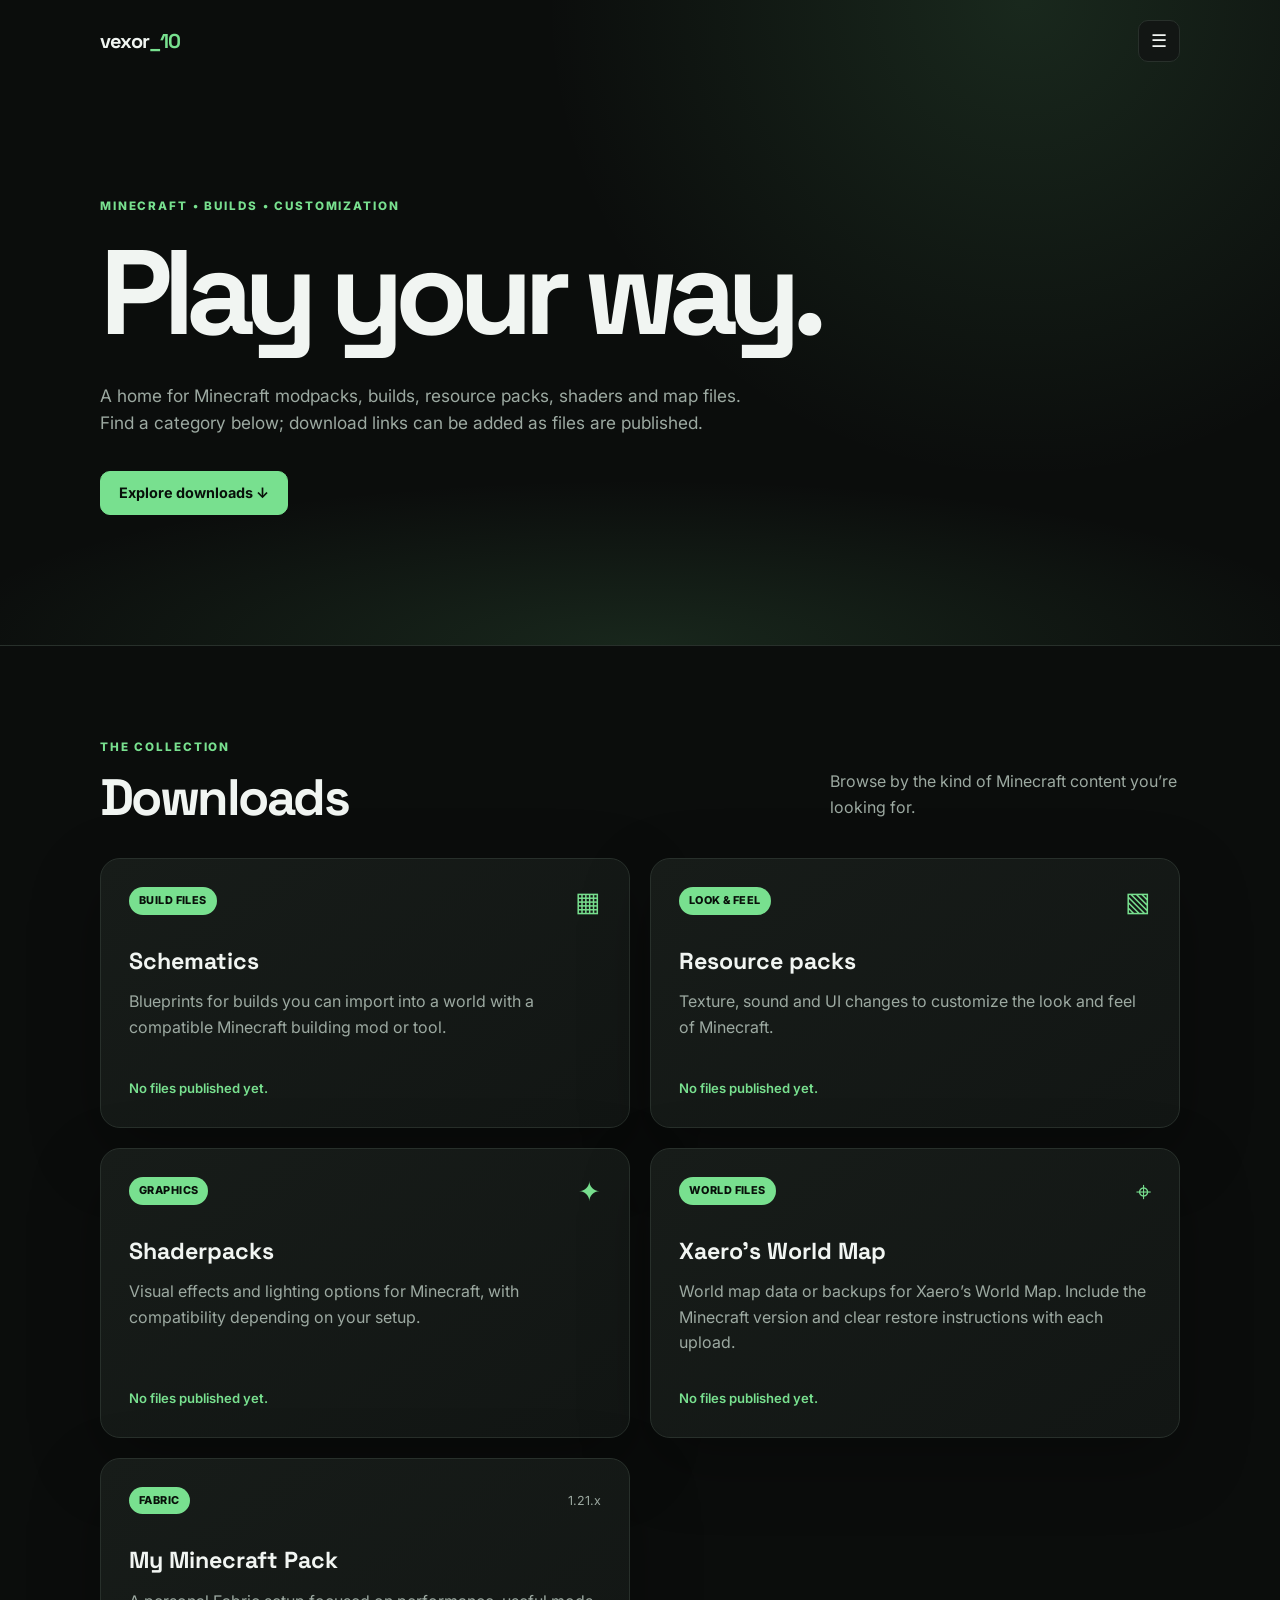
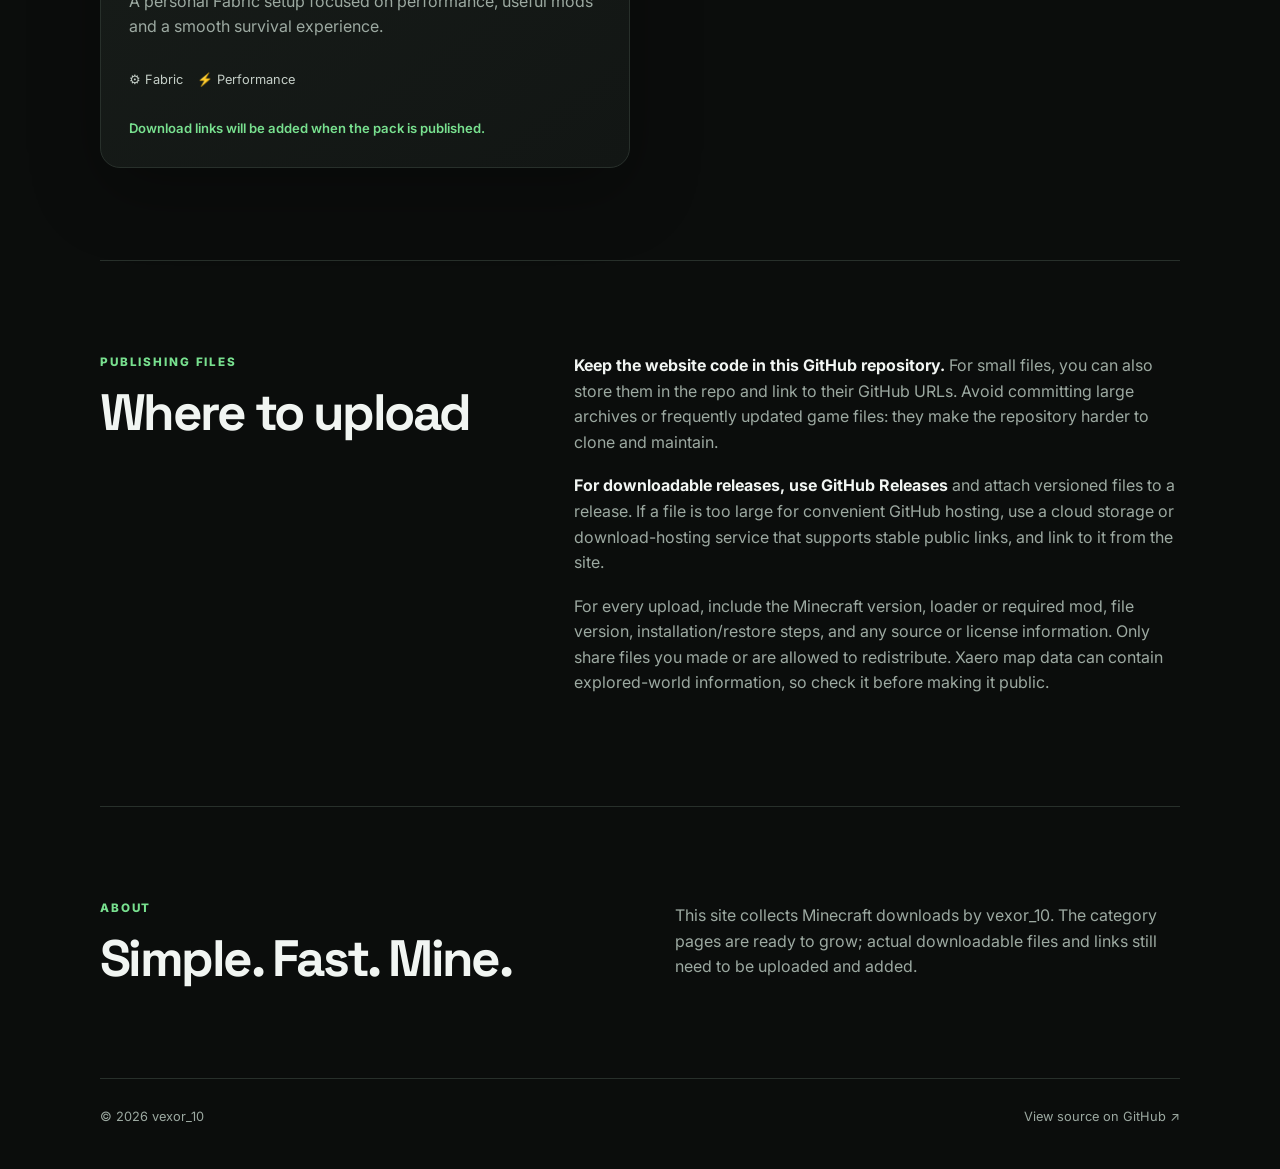
==== index.html @ e535b71b "Add Minecraft download categories and upload guidance" ====
<!doctype html>
<html lang="en">
<head>
  <meta charset="utf-8">
  <meta name="viewport" content="width=device-width, initial-scale=1">
  <meta name="description" content="Minecraft modpacks, schematics, resource packs, shaderpacks and Xaero's World Map downloads by vexor_10.">
  <meta name="keywords" content="Minecraft modpacks, Minecraft schematics, resource packs, shaderpacks, Xaero World Map, vexor_10">
  <meta name="author" content="vexor_10">
  <meta name="robots" content="index, follow">
  <meta name="google-site-verification" content="FCRjwa0Yp_5JdlXOcM71mgyMXlVhEYDp6vkczvAMWAY">
  <link rel="canonical" href="https://shoaib-ur-rahman.github.io/Minecraft-Webpages/">
  <meta property="og:type" content="website">
  <meta property="og:title" content="vexor_10 | Minecraft Downloads">
  <meta property="og:description" content="Browse Minecraft modpacks, schematics, resource packs, shaderpacks and Xaero map files.">
  <meta property="og:url" content="https://shoaib-ur-rahman.github.io/Minecraft-Webpages/">
  <meta name="twitter:card" content="summary">
  <meta name="twitter:title" content="vexor_10 | Minecraft Downloads">
  <meta name="twitter:description" content="Minecraft modpacks and community resources by vexor_10.">
  <title>vexor_10 | Minecraft Downloads</title>
  <link rel="stylesheet" href="style.css">
</head>
<body>
  <header class="hero">
    <nav class="nav wrap" aria-label="Main navigation">
      <a class="brand" href="./">vexor<span>_10</span></a>
      <button class="menu-button" type="button" aria-label="Open menu" aria-expanded="false" aria-controls="site-menu">☰</button>
      <div id="site-menu" class="site-menu" hidden>
        <a href="#downloads">Downloads</a>
        <a href="#upload-guide">Upload guide</a>
        <a href="#about">About</a>
        <a href="https://github.com/Shoaib-Ur-Rahman/Minecraft-Webpages" target="_blank" rel="noopener noreferrer">Source on GitHub ↗</a>
      </div>
    </nav>
    <div class="hero-content wrap">
      <p class="eyebrow">MINECRAFT • BUILDS • CUSTOMIZATION</p>
      <h1>Play your way.</h1>
      <p class="subtitle">A home for Minecraft modpacks, builds, resource packs, shaders and map files. Find a category below; download links can be added as files are published.</p>
      <a class="button primary" href="#downloads">Explore downloads ↓</a>
    </div>
  </header>

  <main class="wrap">
    <section id="downloads" class="section">
      <div class="section-heading">
        <div><p class="eyebrow">THE COLLECTION</p><h2>Downloads</h2></div>
        <p class="section-intro">Browse by the kind of Minecraft content you’re looking for.</p>
      </div>
      <div class="grid">
        <article class="card">
          <div class="card-top"><span class="tag">BUILD FILES</span><span class="category-icon" aria-hidden="true">▦</span></div>
          <h3>Schematics</h3>
          <p>Blueprints for builds you can import into a world with a compatible Minecraft building mod or tool.</p>
          <p class="card-note">No files published yet.</p>
        </article>
        <article class="card">
          <div class="card-top"><span class="tag">LOOK & FEEL</span><span class="category-icon" aria-hidden="true">▧</span></div>
          <h3>Resource packs</h3>
          <p>Texture, sound and UI changes to customize the look and feel of Minecraft.</p>
          <p class="card-note">No files published yet.</p>
        </article>
        <article class="card">
          <div class="card-top"><span class="tag">GRAPHICS</span><span class="category-icon" aria-hidden="true">✦</span></div>
          <h3>Shaderpacks</h3>
          <p>Visual effects and lighting options for Minecraft, with compatibility depending on your setup.</p>
          <p class="card-note">No files published yet.</p>
        </article>
        <article class="card">
          <div class="card-top"><span class="tag">WORLD FILES</span><span class="category-icon" aria-hidden="true">⌖</span></div>
          <h3>Xaero’s World Map</h3>
          <p>World map data or backups for Xaero’s World Map. Include the Minecraft version and clear restore instructions with each upload.</p>
          <p class="card-note">No files published yet.</p>
        </article>
        <article class="card featured-card">
          <div class="card-top"><span class="tag">FABRIC</span><span class="version">1.21.x</span></div>
          <h3>My Minecraft Pack</h3>
          <p>A personal Fabric setup focused on performance, useful mods and a smooth survival experience.</p>
          <div class="card-meta"><span>⚙ Fabric</span><span>⚡ Performance</span></div>
          <p class="card-note">Download links will be added when the pack is published.</p>
        </article>
      </div>
    </section>

    <section id="upload-guide" class="section upload-section">
      <div>
        <p class="eyebrow">PUBLISHING FILES</p>
        <h2>Where to upload</h2>
      </div>
      <div class="upload-copy">
        <p><strong>Keep the website code in this GitHub repository.</strong> For small files, you can also store them in the repo and link to their GitHub URLs. Avoid committing large archives or frequently updated game files: they make the repository harder to clone and maintain.</p>
        <p><strong>For downloadable releases, use GitHub Releases</strong> and attach versioned files to a release. If a file is too large for convenient GitHub hosting, use a cloud storage or download-hosting service that supports stable public links, and link to it from the site.</p>
        <p>For every upload, include the Minecraft version, loader or required mod, file version, installation/restore steps, and any source or license information. Only share files you made or are allowed to redistribute. Xaero map data can contain explored-world information, so check it before making it public.</p>
      </div>
    </section>

    <section id="about" class="section info-section">
      <div><p class="eyebrow">ABOUT</p><h2>Simple. Fast. Mine.</h2></div>
      <p>This site collects Minecraft downloads by vexor_10. The category pages are ready to grow; actual downloadable files and links still need to be uploaded and added.</p>
    </section>
  </main>

  <footer class="footer wrap"><span>© 2026 vexor_10</span><a href="https://github.com/Shoaib-Ur-Rahman/Minecraft-Webpages">View source on GitHub ↗</a></footer>
  <script>
    const button = document.querySelector('.menu-button');
    const menu = document.querySelector('#site-menu');
    button.addEventListener('click', () => {
      const isOpen = button.getAttribute('aria-expanded') === 'true';
      button.setAttribute('aria-expanded', String(!isOpen));
      button.setAttribute('aria-label', isOpen ? 'Open menu' : 'Close menu');
      menu.hidden = isOpen;
    });
    menu.querySelectorAll('a').forEach((link) => link.addEventListener('click', () => {
      menu.hidden = true;
      button.setAttribute('aria-expanded', 'false');
      button.setAttribute('aria-label', 'Open menu');
    }));
  </script>
</body>
</html>
---- style.css ----
@import url('https://fonts.googleapis.com/css2?family=Inter:wght@400;500;600;700;800&family=Space+Grotesk:wght@500;600;700&display=swap');

:root {
  --bg: #0b0d0c;
  --panel: #121614;
  --panel-2: #171c19;
  --text: #f1f5f2;
  --muted: #9ca9a1;
  --accent: #78e08f;
  --accent-2: #b9f6c5;
  --line: #28302b;
  --shadow: 0 24px 70px rgba(0, 0, 0, .28);
}

* { box-sizing: border-box; }
html { scroll-behavior: smooth; }
body {
  margin: 0;
  color: var(--text);
  background: radial-gradient(circle at 80% 0%, rgba(120, 224, 143, .13), transparent 30rem), var(--bg);
  font-family: Inter, sans-serif;
  line-height: 1.6;
}
a { color: inherit; text-decoration: none; }
a:focus-visible, button:focus-visible { outline: 2px solid var(--accent); outline-offset: 4px; }
.wrap { width: min(1080px, calc(100% - 40px)); margin: 0 auto; }

.hero { min-height: 590px; border-bottom: 1px solid var(--line); position: relative; overflow: hidden; }
.hero::after {
  content: "";
  position: absolute;
  inset: auto -10% -180px;
  height: 360px;
  background: radial-gradient(ellipse, rgba(120, 224, 143, .12), transparent 65%);
  pointer-events: none;
}
.nav { height: 82px; display: flex; align-items: center; justify-content: space-between; position: relative; z-index: 5; }
.brand { font-family: "Space Grotesk", sans-serif; font-size: 1.25rem; font-weight: 700; letter-spacing: -.04em; }
.brand span { color: var(--accent); }
.menu-button { width: 42px; height: 42px; border: 1px solid var(--line); border-radius: 10px; background: var(--panel); color: var(--text); cursor: pointer; font-size: 1.1rem; }
.menu-button:hover { border-color: var(--accent); color: var(--accent); }
.site-menu { position: absolute; right: 0; top: 68px; min-width: 210px; padding: 8px; border: 1px solid var(--line); border-radius: 14px; background: rgba(18, 22, 20, .97); box-shadow: var(--shadow); }
.site-menu[hidden] { display: none; }
.site-menu a { display: block; padding: 10px 12px; border-radius: 8px; color: var(--muted); font-size: .85rem; font-weight: 600; }
.site-menu a:hover { background: var(--panel-2); color: var(--accent); }
.hero-content { padding: 115px 0 130px; position: relative; z-index: 1; }
.eyebrow { margin: 0 0 14px; color: var(--accent); font-size: .73rem; font-weight: 800; letter-spacing: .16em; }
h1, h2, h3 { font-family: "Space Grotesk", sans-serif; line-height: 1.05; margin: 0; }
h1 { max-width: 800px; font-size: clamp(4rem, 10vw, 7.5rem); letter-spacing: -.075em; }
h2 { font-size: clamp(2rem, 5vw, 3.2rem); letter-spacing: -.05em; }
h3 { font-size: 1.45rem; }
.subtitle { max-width: 660px; color: var(--muted); font-size: 1.08rem; margin: 26px 0 34px; }
.button { display: inline-flex; align-items: center; justify-content: center; min-height: 44px; padding: 0 18px; border-radius: 10px; border: 1px solid var(--line); font-weight: 700; font-size: .9rem; transition: transform .2s, background .2s, border-color .2s; }
.button:hover { transform: translateY(-2px); }
.primary { background: var(--accent); color: #08100a; border-color: var(--accent); }
.primary:hover { background: var(--accent-2); }

.section { padding: 92px 0; }
.section-heading { display: flex; align-items: end; justify-content: space-between; gap: 20px; margin-bottom: 34px; }
.section-intro { max-width: 350px; margin: 0 0 4px; color: var(--muted); }
.grid { display: grid; grid-template-columns: repeat(2, minmax(0, 1fr)); gap: 20px; }
.card { min-height: 270px; display: flex; flex-direction: column; background: linear-gradient(145deg, var(--panel-2), var(--panel)); border: 1px solid var(--line); border-radius: 20px; padding: 28px; box-shadow: var(--shadow); }
.featured-card { min-height: 310px; }
.card-top { display: flex; justify-content: space-between; align-items: center; margin-bottom: 34px; }
.tag { color: #08100a; background: var(--accent); border-radius: 999px; padding: 5px 10px; font-size: .68rem; font-weight: 800; letter-spacing: .04em; }
.category-icon { color: var(--accent); font-size: 1.7rem; line-height: 1; }
.version { color: var(--muted); font-size: .78rem; }
.card p { color: var(--muted); max-width: 580px; }
.card-note { margin: auto 0 0; padding-top: 16px; color: var(--accent) !important; font-size: .82rem; font-weight: 600; }
.card-meta { display: flex; gap: 14px; flex-wrap: wrap; margin: 14px 0 4px; color: #c4cec7; font-size: .8rem; }
.upload-section { border-top: 1px solid var(--line); display: grid; grid-template-columns: .8fr 1.2fr; gap: 70px; align-items: start; }
.upload-copy p { margin: 0 0 18px; color: var(--muted); }
.upload-copy strong { color: var(--text); }
.info-section { border-top: 1px solid var(--line); display: grid; grid-template-columns: 1fr 1fr; gap: 70px; align-items: start; }
.info-section > p { color: var(--muted); max-width: 520px; margin: 4px 0 0; }
.footer { padding: 28px 0 42px; border-top: 1px solid var(--line); color: var(--muted); font-size: .8rem; display: flex; justify-content: space-between; gap: 20px; }
.footer a:hover { color: var(--accent); }

@media (max-width: 700px) {
  .wrap { width: min(100% - 28px, 1080px); }
  .hero { min-height: 540px; }
  .hero-content { padding-top: 90px; }
  h1 { font-size: clamp(3.5rem, 19vw, 6rem); }
  .section { padding: 70px 0; }
  .section-heading { align-items: start; flex-direction: column; }
  .grid, .upload-section, .info-section { grid-template-columns: 1fr; }
  .upload-section, .info-section { gap: 24px; }
}

@media (max-width: 420px) {
  .card { padding: 22px; }
  .footer { flex-direction: column; }
}
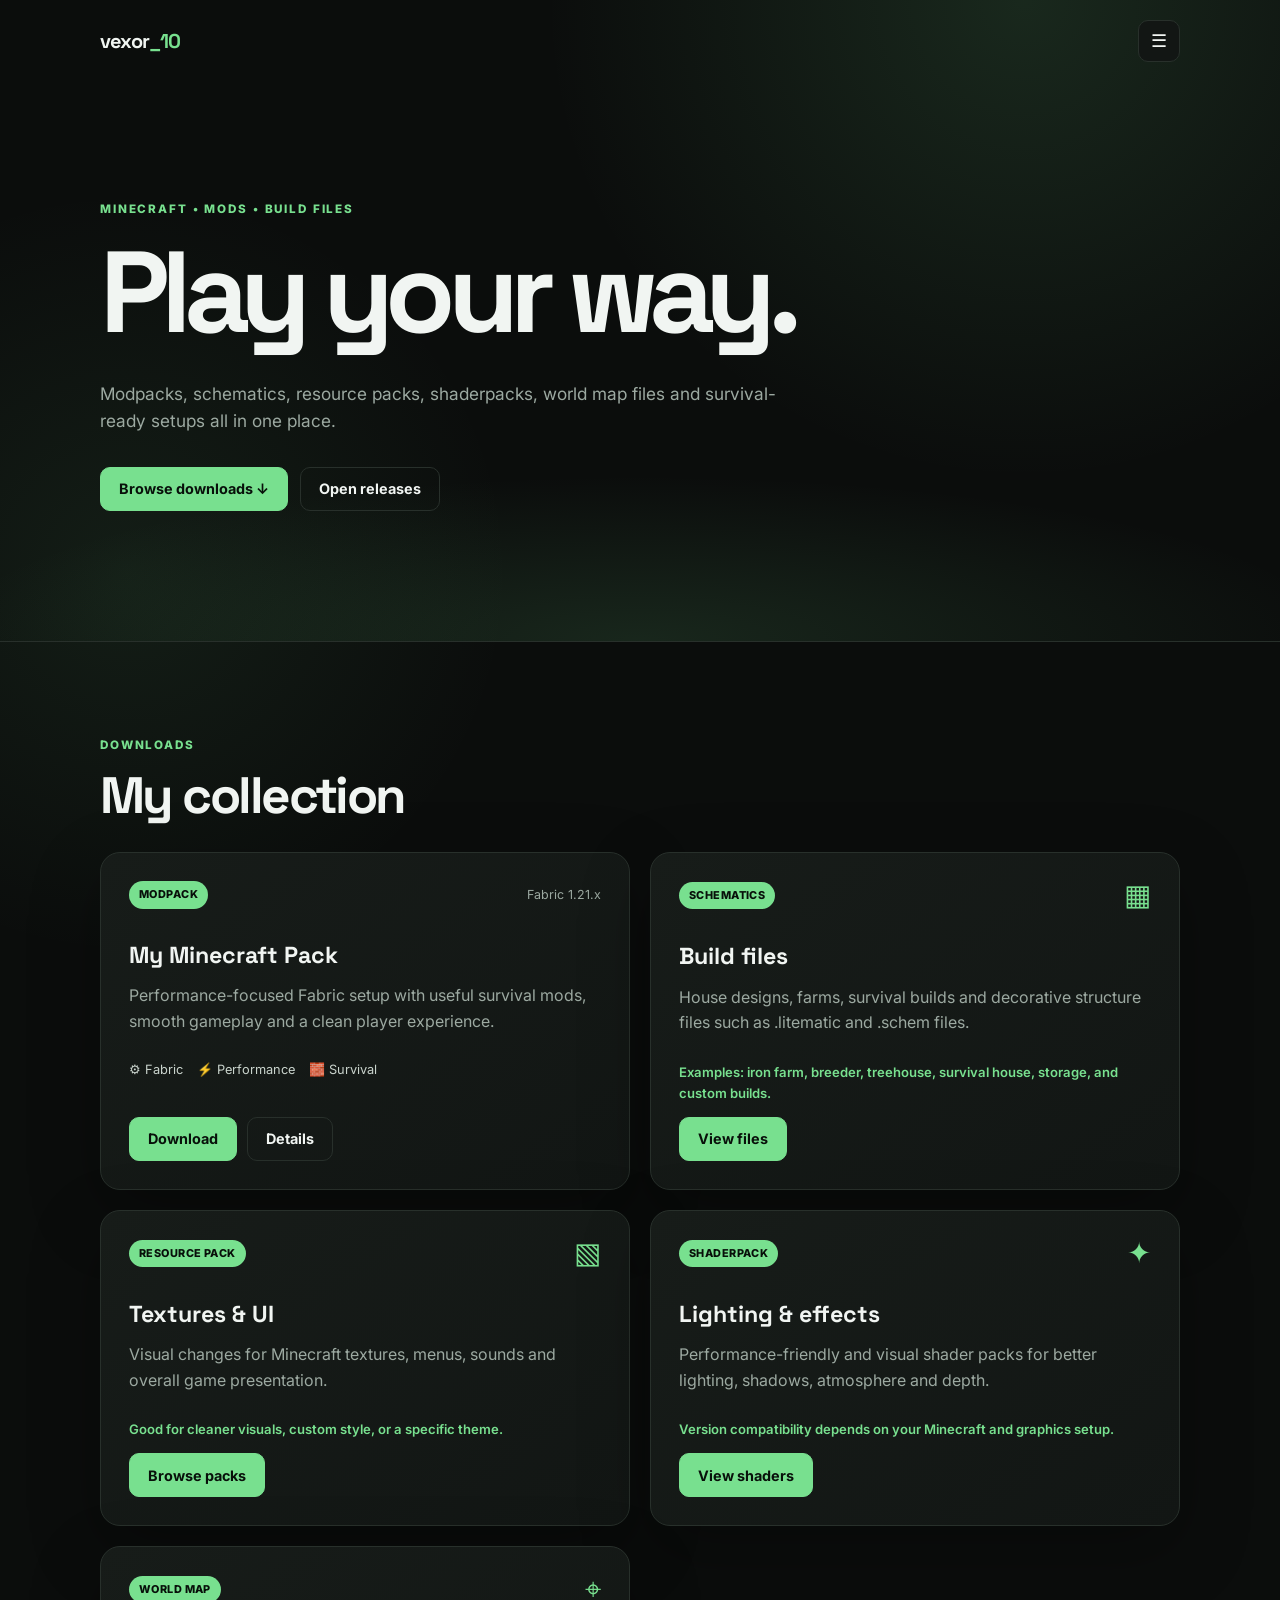
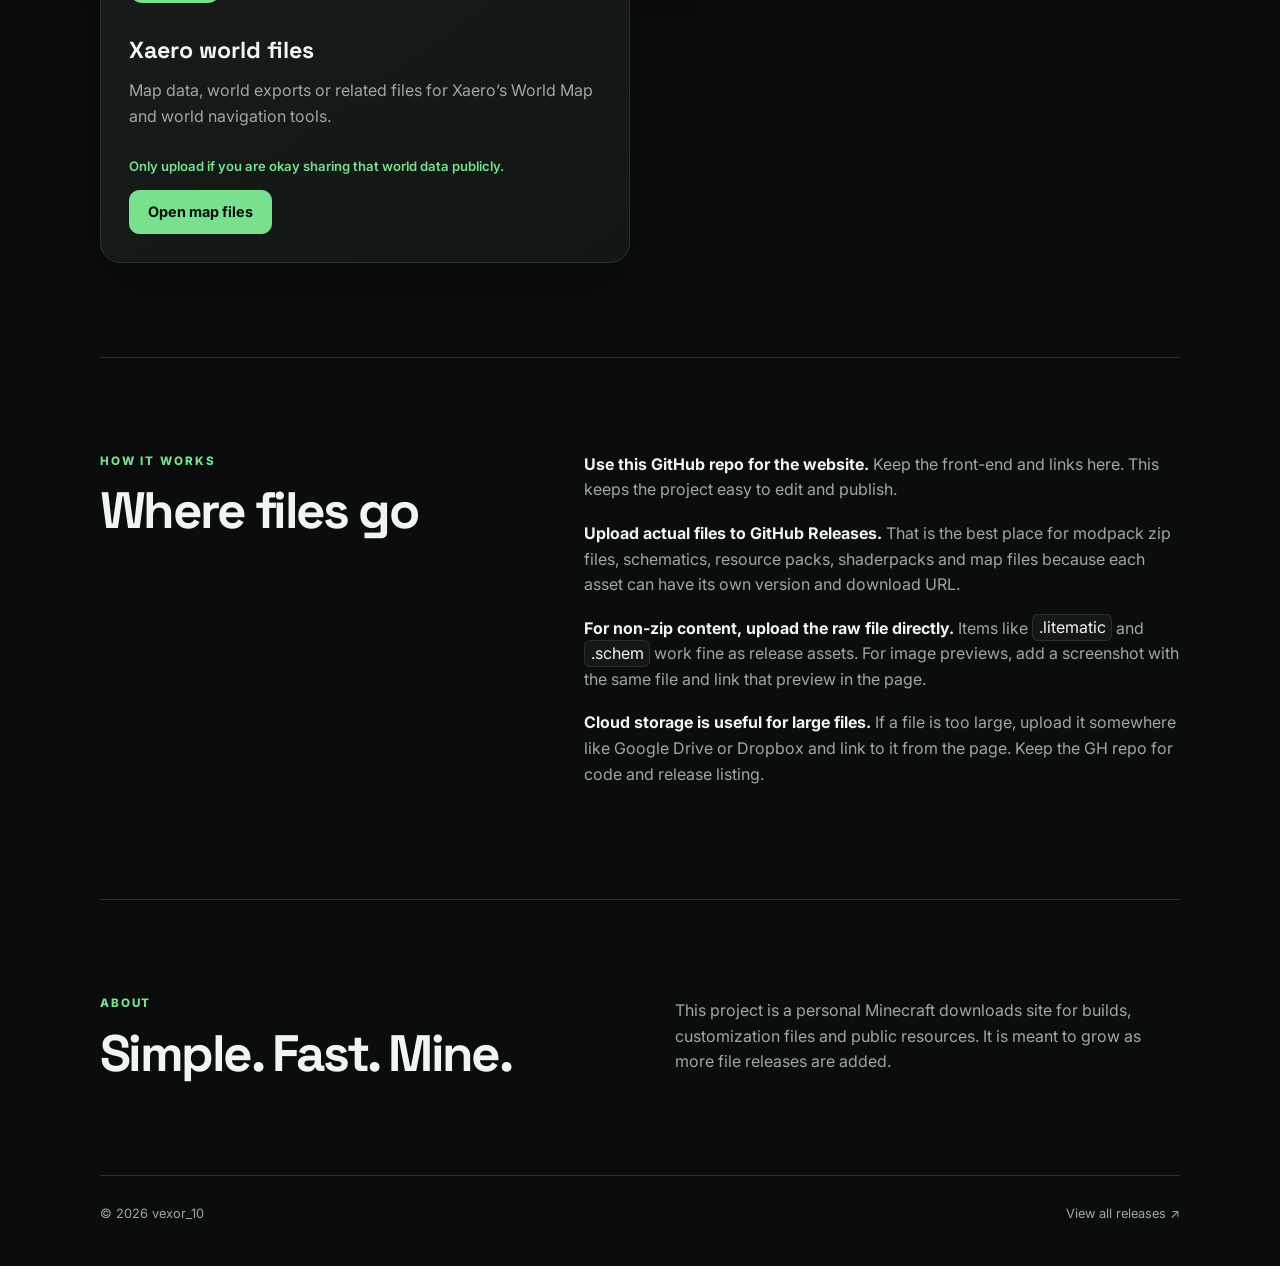
==== commit e5bac2e4: "Add all Minecraft content categories to the download page" ====
--- a/index.html
+++ b/index.html
@@ -3,116 +3,172 @@
 <head>
   <meta charset="utf-8">
   <meta name="viewport" content="width=device-width, initial-scale=1">
-  <meta name="description" content="Minecraft modpacks, schematics, resource packs, shaderpacks and Xaero's World Map downloads by vexor_10.">
-  <meta name="keywords" content="Minecraft modpacks, Minecraft schematics, resource packs, shaderpacks, Xaero World Map, vexor_10">
+  <meta name="description" content="Minecraft modpacks, schematics, resource packs, shaderpacks and Xaero world map files by vexor_10.">
+  <meta name="keywords" content="Minecraft downloads, modpacks, schematics, resource packs, shaderpacks, Xaero world map, vexor_10">
   <meta name="author" content="vexor_10">
   <meta name="robots" content="index, follow">
-  <meta name="google-site-verification" content="FCRjwa0Yp_5JdlXOcM71mgyMXlVhEYDp6vkczvAMWAY">
   <link rel="canonical" href="https://shoaib-ur-rahman.github.io/Minecraft-Webpages/">
   <meta property="og:type" content="website">
   <meta property="og:title" content="vexor_10 | Minecraft Downloads">
-  <meta property="og:description" content="Browse Minecraft modpacks, schematics, resource packs, shaderpacks and Xaero map files.">
+  <meta property="og:description" content="Modpacks, schematics, resource packs, shaders and world map files for Minecraft.">
   <meta property="og:url" content="https://shoaib-ur-rahman.github.io/Minecraft-Webpages/">
   <meta name="twitter:card" content="summary">
   <meta name="twitter:title" content="vexor_10 | Minecraft Downloads">
-  <meta name="twitter:description" content="Minecraft modpacks and community resources by vexor_10.">
+  <meta name="twitter:description" content="Minecraft files, builds and download resources by vexor_10.">
   <title>vexor_10 | Minecraft Downloads</title>
   <link rel="stylesheet" href="style.css">
 </head>
 <body>
   <header class="hero">
     <nav class="nav wrap" aria-label="Main navigation">
-      <a class="brand" href="./">vexor<span>_10</span></a>
+      <a class="brand" href="#top">vexor<span>_10</span></a>
       <button class="menu-button" type="button" aria-label="Open menu" aria-expanded="false" aria-controls="site-menu">☰</button>
       <div id="site-menu" class="site-menu" hidden>
         <a href="#downloads">Downloads</a>
-        <a href="#upload-guide">Upload guide</a>
+        <a href="#how-it-works">How it works</a>
         <a href="#about">About</a>
-        <a href="https://github.com/Shoaib-Ur-Rahman/Minecraft-Webpages" target="_blank" rel="noopener noreferrer">Source on GitHub ↗</a>
+        <a href="https://github.com/Shoaib-Ur-Rahman/Minecraft-Webpages/releases" target="_blank" rel="noopener noreferrer">Releases ↗</a>
       </div>
     </nav>
+
     <div class="hero-content wrap">
-      <p class="eyebrow">MINECRAFT • BUILDS • CUSTOMIZATION</p>
+      <p class="eyebrow">MINECRAFT • MODS • BUILD FILES</p>
       <h1>Play your way.</h1>
-      <p class="subtitle">A home for Minecraft modpacks, builds, resource packs, shaders and map files. Find a category below; download links can be added as files are published.</p>
-      <a class="button primary" href="#downloads">Explore downloads ↓</a>
+      <p class="subtitle">Modpacks, schematics, resource packs, shaderpacks, world map files and survival-ready setups all in one place.</p>
+      <div class="hero-actions">
+        <a class="button primary" href="#downloads">Browse downloads ↓</a>
+        <a class="button secondary" href="https://github.com/Shoaib-Ur-Rahman/Minecraft-Webpages/releases" target="_blank" rel="noopener noreferrer">Open releases</a>
+      </div>
     </div>
   </header>
 
   <main class="wrap">
     <section id="downloads" class="section">
       <div class="section-heading">
-        <div><p class="eyebrow">THE COLLECTION</p><h2>Downloads</h2></div>
-        <p class="section-intro">Browse by the kind of Minecraft content you’re looking for.</p>
+        <div>
+          <p class="eyebrow">DOWNLOADS</p>
+          <h2>My collection</h2>
+        </div>
       </div>
+
       <div class="grid">
+        <article class="card featured-card">
+          <div class="card-top">
+            <span class="tag">MODPACK</span>
+            <span class="version">Fabric 1.21.x</span>
+          </div>
+          <h3>My Minecraft Pack</h3>
+          <p>Performance-focused Fabric setup with useful survival mods, smooth gameplay and a clean player experience.</p>
+          <div class="card-meta">
+            <span>⚙ Fabric</span>
+            <span>⚡ Performance</span>
+            <span>🧱 Survival</span>
+          </div>
+          <div class="actions">
+            <a class="button primary" href="https://github.com/Shoaib-Ur-Rahman/Minecraft-Webpages/releases" target="_blank" rel="noopener noreferrer">Download</a>
+            <a class="button secondary" href="#how-it-works">Details</a>
+          </div>
+        </article>
+
         <article class="card">
-          <div class="card-top"><span class="tag">BUILD FILES</span><span class="category-icon" aria-hidden="true">▦</span></div>
-          <h3>Schematics</h3>
-          <p>Blueprints for builds you can import into a world with a compatible Minecraft building mod or tool.</p>
-          <p class="card-note">No files published yet.</p>
+          <div class="card-top">
+            <span class="tag">SCHEMATICS</span>
+            <span class="category-icon">▦</span>
+          </div>
+          <h3>Build files</h3>
+          <p>House designs, farms, survival builds and decorative structure files such as .litematic and .schem files.</p>
+          <p class="card-note">Examples: iron farm, breeder, treehouse, survival house, storage, and custom builds.</p>
+          <div class="actions">
+            <a class="button primary" href="https://github.com/Shoaib-Ur-Rahman/Minecraft-Webpages/releases" target="_blank" rel="noopener noreferrer">View files</a>
+          </div>
         </article>
+
         <article class="card">
-          <div class="card-top"><span class="tag">LOOK & FEEL</span><span class="category-icon" aria-hidden="true">▧</span></div>
-          <h3>Resource packs</h3>
-          <p>Texture, sound and UI changes to customize the look and feel of Minecraft.</p>
-          <p class="card-note">No files published yet.</p>
+          <div class="card-top">
+            <span class="tag">RESOURCE PACK</span>
+            <span class="category-icon">▧</span>
+          </div>
+          <h3>Textures & UI</h3>
+          <p>Visual changes for Minecraft textures, menus, sounds and overall game presentation.</p>
+          <p class="card-note">Good for cleaner visuals, custom style, or a specific theme.</p>
+          <div class="actions">
+            <a class="button primary" href="https://github.com/Shoaib-Ur-Rahman/Minecraft-Webpages/releases" target="_blank" rel="noopener noreferrer">Browse packs</a>
+          </div>
         </article>
+
         <article class="card">
-          <div class="card-top"><span class="tag">GRAPHICS</span><span class="category-icon" aria-hidden="true">✦</span></div>
-          <h3>Shaderpacks</h3>
-          <p>Visual effects and lighting options for Minecraft, with compatibility depending on your setup.</p>
-          <p class="card-note">No files published yet.</p>
+          <div class="card-top">
+            <span class="tag">SHADERPACK</span>
+            <span class="category-icon">✦</span>
+          </div>
+          <h3>Lighting & effects</h3>
+          <p>Performance-friendly and visual shader packs for better lighting, shadows, atmosphere and depth.</p>
+          <p class="card-note">Version compatibility depends on your Minecraft and graphics setup.</p>
+          <div class="actions">
+            <a class="button primary" href="https://github.com/Shoaib-Ur-Rahman/Minecraft-Webpages/releases" target="_blank" rel="noopener noreferrer">View shaders</a>
+          </div>
         </article>
+
         <article class="card">
-          <div class="card-top"><span class="tag">WORLD FILES</span><span class="category-icon" aria-hidden="true">⌖</span></div>
-          <h3>Xaero’s World Map</h3>
-          <p>World map data or backups for Xaero’s World Map. Include the Minecraft version and clear restore instructions with each upload.</p>
-          <p class="card-note">No files published yet.</p>
-        </article>
-        <article class="card featured-card">
-          <div class="card-top"><span class="tag">FABRIC</span><span class="version">1.21.x</span></div>
-          <h3>My Minecraft Pack</h3>
-          <p>A personal Fabric setup focused on performance, useful mods and a smooth survival experience.</p>
-          <div class="card-meta"><span>⚙ Fabric</span><span>⚡ Performance</span></div>
-          <p class="card-note">Download links will be added when the pack is published.</p>
+          <div class="card-top">
+            <span class="tag">WORLD MAP</span>
+            <span class="category-icon">⌖</span>
+          </div>
+          <h3>Xaero world files</h3>
+          <p>Map data, world exports or related files for Xaero’s World Map and world navigation tools.</p>
+          <p class="card-note">Only upload if you are okay sharing that world data publicly.</p>
+          <div class="actions">
+            <a class="button primary" href="https://github.com/Shoaib-Ur-Rahman/Minecraft-Webpages/releases" target="_blank" rel="noopener noreferrer">Open map files</a>
+          </div>
         </article>
       </div>
     </section>
 
-    <section id="upload-guide" class="section upload-section">
+    <section id="how-it-works" class="section upload-section">
       <div>
-        <p class="eyebrow">PUBLISHING FILES</p>
-        <h2>Where to upload</h2>
+        <p class="eyebrow">HOW IT WORKS</p>
+        <h2>Where files go</h2>
       </div>
       <div class="upload-copy">
-        <p><strong>Keep the website code in this GitHub repository.</strong> For small files, you can also store them in the repo and link to their GitHub URLs. Avoid committing large archives or frequently updated game files: they make the repository harder to clone and maintain.</p>
-        <p><strong>For downloadable releases, use GitHub Releases</strong> and attach versioned files to a release. If a file is too large for convenient GitHub hosting, use a cloud storage or download-hosting service that supports stable public links, and link to it from the site.</p>
-        <p>For every upload, include the Minecraft version, loader or required mod, file version, installation/restore steps, and any source or license information. Only share files you made or are allowed to redistribute. Xaero map data can contain explored-world information, so check it before making it public.</p>
+        <p><strong>Use this GitHub repo for the website.</strong> Keep the front-end and links here. This keeps the project easy to edit and publish.</p>
+        <p><strong>Upload actual files to GitHub Releases.</strong> That is the best place for modpack zip files, schematics, resource packs, shaderpacks and map files because each asset can have its own version and download URL.</p>
+        <p><strong>For non-zip content, upload the raw file directly.</strong> Items like <code>.litematic</code> and <code>.schem</code> work fine as release assets. For image previews, add a screenshot with the same file and link that preview in the page.</p>
+        <p><strong>Cloud storage is useful for large files.</strong> If a file is too large, upload it somewhere like Google Drive or Dropbox and link to it from the page. Keep the GH repo for code and release listing.</p>
       </div>
     </section>
 
     <section id="about" class="section info-section">
-      <div><p class="eyebrow">ABOUT</p><h2>Simple. Fast. Mine.</h2></div>
-      <p>This site collects Minecraft downloads by vexor_10. The category pages are ready to grow; actual downloadable files and links still need to be uploaded and added.</p>
+      <div>
+        <p class="eyebrow">ABOUT</p>
+        <h2>Simple. Fast. Mine.</h2>
+      </div>
+      <p>This project is a personal Minecraft downloads site for builds, customization files and public resources. It is meant to grow as more file releases are added.</p>
     </section>
   </main>
 
-  <footer class="footer wrap"><span>© 2026 vexor_10</span><a href="https://github.com/Shoaib-Ur-Rahman/Minecraft-Webpages">View source on GitHub ↗</a></footer>
+  <footer class="footer wrap">
+    <span>© 2026 vexor_10</span>
+    <a href="https://github.com/Shoaib-Ur-Rahman/Minecraft-Webpages/releases" target="_blank" rel="noopener noreferrer">View all releases ↗</a>
+  </footer>
+
   <script>
     const button = document.querySelector('.menu-button');
     const menu = document.querySelector('#site-menu');
-    button.addEventListener('click', () => {
-      const isOpen = button.getAttribute('aria-expanded') === 'true';
-      button.setAttribute('aria-expanded', String(!isOpen));
-      button.setAttribute('aria-label', isOpen ? 'Open menu' : 'Close menu');
-      menu.hidden = isOpen;
-    });
-    menu.querySelectorAll('a').forEach((link) => link.addEventListener('click', () => {
-      menu.hidden = true;
-      button.setAttribute('aria-expanded', 'false');
-      button.setAttribute('aria-label', 'Open menu');
-    }));
+
+    if (button && menu) {
+      button.addEventListener('click', () => {
+        const isOpen = button.getAttribute('aria-expanded') === 'true';
+        button.setAttribute('aria-expanded', String(!isOpen));
+        menu.hidden = isOpen;
+      });
+
+      menu.querySelectorAll('a').forEach((link) => {
+        link.addEventListener('click', () => {
+          menu.hidden = true;
+          button.setAttribute('aria-expanded', 'false');
+        });
+      });
+    }
   </script>
 </body>
 </html>
--- a/style.css
+++ b/style.css
@@ -9,7 +9,7 @@
   --accent: #78e08f;
   --accent-2: #b9f6c5;
   --line: #28302b;
-  --shadow: 0 24px 70px rgba(0, 0, 0, .28);
+  --shadow: 0 24px 70px rgba(0,0,0,.28);
 }
 
 * { box-sizing: border-box; }
@@ -17,77 +17,207 @@
 body {
   margin: 0;
   color: var(--text);
-  background: radial-gradient(circle at 80% 0%, rgba(120, 224, 143, .13), transparent 30rem), var(--bg);
+  background: radial-gradient(circle at 80% 0%, rgba(120,224,143,.13), transparent 30rem),
+              radial-gradient(circle at 10% 20%, rgba(120,224,143,.08), transparent 24rem),
+              var(--bg);
   font-family: Inter, sans-serif;
   line-height: 1.6;
 }
+
 a { color: inherit; text-decoration: none; }
-a:focus-visible, button:focus-visible { outline: 2px solid var(--accent); outline-offset: 4px; }
+button, code { font: inherit; }
+code { background: rgba(255,255,255,.04); border: 1px solid var(--line); border-radius: 6px; padding: .15rem .35rem; color: var(--text); }
+
 .wrap { width: min(1080px, calc(100% - 40px)); margin: 0 auto; }
-
-.hero { min-height: 590px; border-bottom: 1px solid var(--line); position: relative; overflow: hidden; }
+.hero { min-height: 620px; border-bottom: 1px solid var(--line); position: relative; overflow: hidden; }
 .hero::after {
   content: "";
   position: absolute;
   inset: auto -10% -180px;
   height: 360px;
-  background: radial-gradient(ellipse, rgba(120, 224, 143, .12), transparent 65%);
+  background: radial-gradient(ellipse, rgba(120,224,143,.12), transparent 65%);
   pointer-events: none;
 }
-.nav { height: 82px; display: flex; align-items: center; justify-content: space-between; position: relative; z-index: 5; }
+.nav {
+  height: 82px;
+  display: flex;
+  align-items: center;
+  justify-content: space-between;
+  position: relative;
+  z-index: 5;
+}
 .brand { font-family: "Space Grotesk", sans-serif; font-size: 1.25rem; font-weight: 700; letter-spacing: -.04em; }
 .brand span { color: var(--accent); }
-.menu-button { width: 42px; height: 42px; border: 1px solid var(--line); border-radius: 10px; background: var(--panel); color: var(--text); cursor: pointer; font-size: 1.1rem; }
+.menu-button {
+  width: 42px;
+  height: 42px;
+  border: 1px solid var(--line);
+  border-radius: 10px;
+  background: var(--panel);
+  color: var(--text);
+  cursor: pointer;
+  font-size: 1.1rem;
+}
 .menu-button:hover { border-color: var(--accent); color: var(--accent); }
-.site-menu { position: absolute; right: 0; top: 68px; min-width: 210px; padding: 8px; border: 1px solid var(--line); border-radius: 14px; background: rgba(18, 22, 20, .97); box-shadow: var(--shadow); }
+.site-menu {
+  position: absolute;
+  right: 0;
+  top: 68px;
+  min-width: 210px;
+  padding: 8px;
+  border: 1px solid var(--line);
+  border-radius: 14px;
+  background: rgba(18,22,20,.97);
+  box-shadow: var(--shadow);
+}
 .site-menu[hidden] { display: none; }
-.site-menu a { display: block; padding: 10px 12px; border-radius: 8px; color: var(--muted); font-size: .85rem; font-weight: 600; }
+.site-menu a {
+  display: block;
+  padding: 10px 12px;
+  border-radius: 8px;
+  color: var(--muted);
+  font-size: .85rem;
+  font-weight: 600;
+}
 .site-menu a:hover { background: var(--panel-2); color: var(--accent); }
-.hero-content { padding: 115px 0 130px; position: relative; z-index: 1; }
+.hero-content { padding: 118px 0 130px; position: relative; z-index: 1; }
 .eyebrow { margin: 0 0 14px; color: var(--accent); font-size: .73rem; font-weight: 800; letter-spacing: .16em; }
-h1, h2, h3 { font-family: "Space Grotesk", sans-serif; line-height: 1.05; margin: 0; }
-h1 { max-width: 800px; font-size: clamp(4rem, 10vw, 7.5rem); letter-spacing: -.075em; }
-h2 { font-size: clamp(2rem, 5vw, 3.2rem); letter-spacing: -.05em; }
+h1,h2,h3 { font-family: "Space Grotesk", sans-serif; line-height: 1.05; margin: 0; }
+h1 { max-width: 800px; font-size: clamp(4rem,9vw,7.5rem); letter-spacing: -.075em; }
+h2 { font-size: clamp(2rem,5vw,3.2rem); letter-spacing: -.05em; }
 h3 { font-size: 1.45rem; }
-.subtitle { max-width: 660px; color: var(--muted); font-size: 1.08rem; margin: 26px 0 34px; }
-.button { display: inline-flex; align-items: center; justify-content: center; min-height: 44px; padding: 0 18px; border-radius: 10px; border: 1px solid var(--line); font-weight: 700; font-size: .9rem; transition: transform .2s, background .2s, border-color .2s; }
+.subtitle { max-width: 680px; color: var(--muted); font-size: 1.08rem; margin: 26px 0 32px; }
+.hero-actions { display: flex; flex-wrap: wrap; gap: 12px; }
+.button {
+  display: inline-flex;
+  align-items: center;
+  justify-content: center;
+  min-height: 44px;
+  padding: 0 18px;
+  border-radius: 10px;
+  border: 1px solid var(--line);
+  font-weight: 700;
+  font-size: .9rem;
+  transition: transform .2s ease, border-color .2s ease, background .2s ease;
+}
 .button:hover { transform: translateY(-2px); }
 .primary { background: var(--accent); color: #08100a; border-color: var(--accent); }
 .primary:hover { background: var(--accent-2); }
-
-.section { padding: 92px 0; }
-.section-heading { display: flex; align-items: end; justify-content: space-between; gap: 20px; margin-bottom: 34px; }
-.section-intro { max-width: 350px; margin: 0 0 4px; color: var(--muted); }
-.grid { display: grid; grid-template-columns: repeat(2, minmax(0, 1fr)); gap: 20px; }
-.card { min-height: 270px; display: flex; flex-direction: column; background: linear-gradient(145deg, var(--panel-2), var(--panel)); border: 1px solid var(--line); border-radius: 20px; padding: 28px; box-shadow: var(--shadow); }
+.secondary {
+  background: transparent;
+  color: var(--text);
+}
+.secondary:hover { border-color: var(--accent); color: var(--accent); }
+
+.section { padding: 94px 0; }
+.section-heading {
+  display: flex;
+  align-items: end;
+  justify-content: space-between;
+  gap: 20px;
+  margin-bottom: 30px;
+}
+.grid {
+  display: grid;
+  grid-template-columns: repeat(2, minmax(0, 1fr));
+  gap: 20px;
+}
+.card {
+  display: flex;
+  flex-direction: column;
+  min-height: 270px;
+  background: linear-gradient(145deg, var(--panel-2), var(--panel));
+  border: 1px solid var(--line);
+  border-radius: 20px;
+  padding: 28px;
+  box-shadow: var(--shadow);
+}
 .featured-card { min-height: 310px; }
-.card-top { display: flex; justify-content: space-between; align-items: center; margin-bottom: 34px; }
-.tag { color: #08100a; background: var(--accent); border-radius: 999px; padding: 5px 10px; font-size: .68rem; font-weight: 800; letter-spacing: .04em; }
-.category-icon { color: var(--accent); font-size: 1.7rem; line-height: 1; }
+.card-top {
+  display: flex;
+  justify-content: space-between;
+  align-items: center;
+  margin-bottom: 34px;
+}
+.tag {
+  color: #08100a;
+  background: var(--accent);
+  border-radius: 999px;
+  padding: 5px 10px;
+  font-size: .68rem;
+  font-weight: 800;
+  letter-spacing: .04em;
+}
+.category-icon {
+  color: var(--accent);
+  font-size: 1.8rem;
+  line-height: 1;
+}
 .version { color: var(--muted); font-size: .78rem; }
 .card p { color: var(--muted); max-width: 580px; }
-.card-note { margin: auto 0 0; padding-top: 16px; color: var(--accent) !important; font-size: .82rem; font-weight: 600; }
-.card-meta { display: flex; gap: 14px; flex-wrap: wrap; margin: 14px 0 4px; color: #c4cec7; font-size: .8rem; }
-.upload-section { border-top: 1px solid var(--line); display: grid; grid-template-columns: .8fr 1.2fr; gap: 70px; align-items: start; }
-.upload-copy p { margin: 0 0 18px; color: var(--muted); }
+.card-note {
+  margin-top: auto;
+  padding-top: 10px;
+  color: var(--accent) !important;
+  font-size: .82rem;
+  font-weight: 600;
+}
+.card-meta {
+  display: flex;
+  gap: 14px;
+  flex-wrap: wrap;
+  margin: 10px 0 18px;
+  color: #c9d3cc;
+  font-size: .8rem;
+}
+.actions {
+  margin-top: auto;
+  display: flex;
+  gap: 10px;
+  flex-wrap: wrap;
+}
+
+.upload-section {
+  border-top: 1px solid var(--line);
+  display: grid;
+  grid-template-columns: .82fr 1.18fr;
+  gap: 70px;
+  align-items: start;
+}
+.upload-copy p {
+  margin: 0 0 18px;
+  color: var(--muted);
+}
 .upload-copy strong { color: var(--text); }
-.info-section { border-top: 1px solid var(--line); display: grid; grid-template-columns: 1fr 1fr; gap: 70px; align-items: start; }
-.info-section > p { color: var(--muted); max-width: 520px; margin: 4px 0 0; }
-.footer { padding: 28px 0 42px; border-top: 1px solid var(--line); color: var(--muted); font-size: .8rem; display: flex; justify-content: space-between; gap: 20px; }
+.info-section {
+  border-top: 1px solid var(--line);
+  display: grid;
+  grid-template-columns: 1fr 1fr;
+  gap: 70px;
+  align-items: start;
+}
+.info-section > p {
+  color: var(--muted);
+  max-width: 520px;
+  margin: 4px 0 0;
+}
+.footer {
+  padding: 28px 0 42px;
+  border-top: 1px solid var(--line);
+  color: var(--muted);
+  font-size: .8rem;
+  display: flex;
+  justify-content: space-between;
+  gap: 20px;
+}
 .footer a:hover { color: var(--accent); }
 
 @media (max-width: 700px) {
   .wrap { width: min(100% - 28px, 1080px); }
-  .hero { min-height: 540px; }
+  .hero { min-height: 560px; }
   .hero-content { padding-top: 90px; }
-  h1 { font-size: clamp(3.5rem, 19vw, 6rem); }
+  h1 { font-size: clamp(3.4rem,19vw,6rem); }
   .section { padding: 70px 0; }
-  .section-heading { align-items: start; flex-direction: column; }
   .grid, .upload-section, .info-section { grid-template-columns: 1fr; }
-  .upload-section, .info-section { gap: 24px; }
-}
-
-@media (max-width: 420px) {
-  .card { padding: 22px; }
-  .footer { flex-direction: column; }
-}
+  .upload-section, .info-section { gap: 26px; }
+}
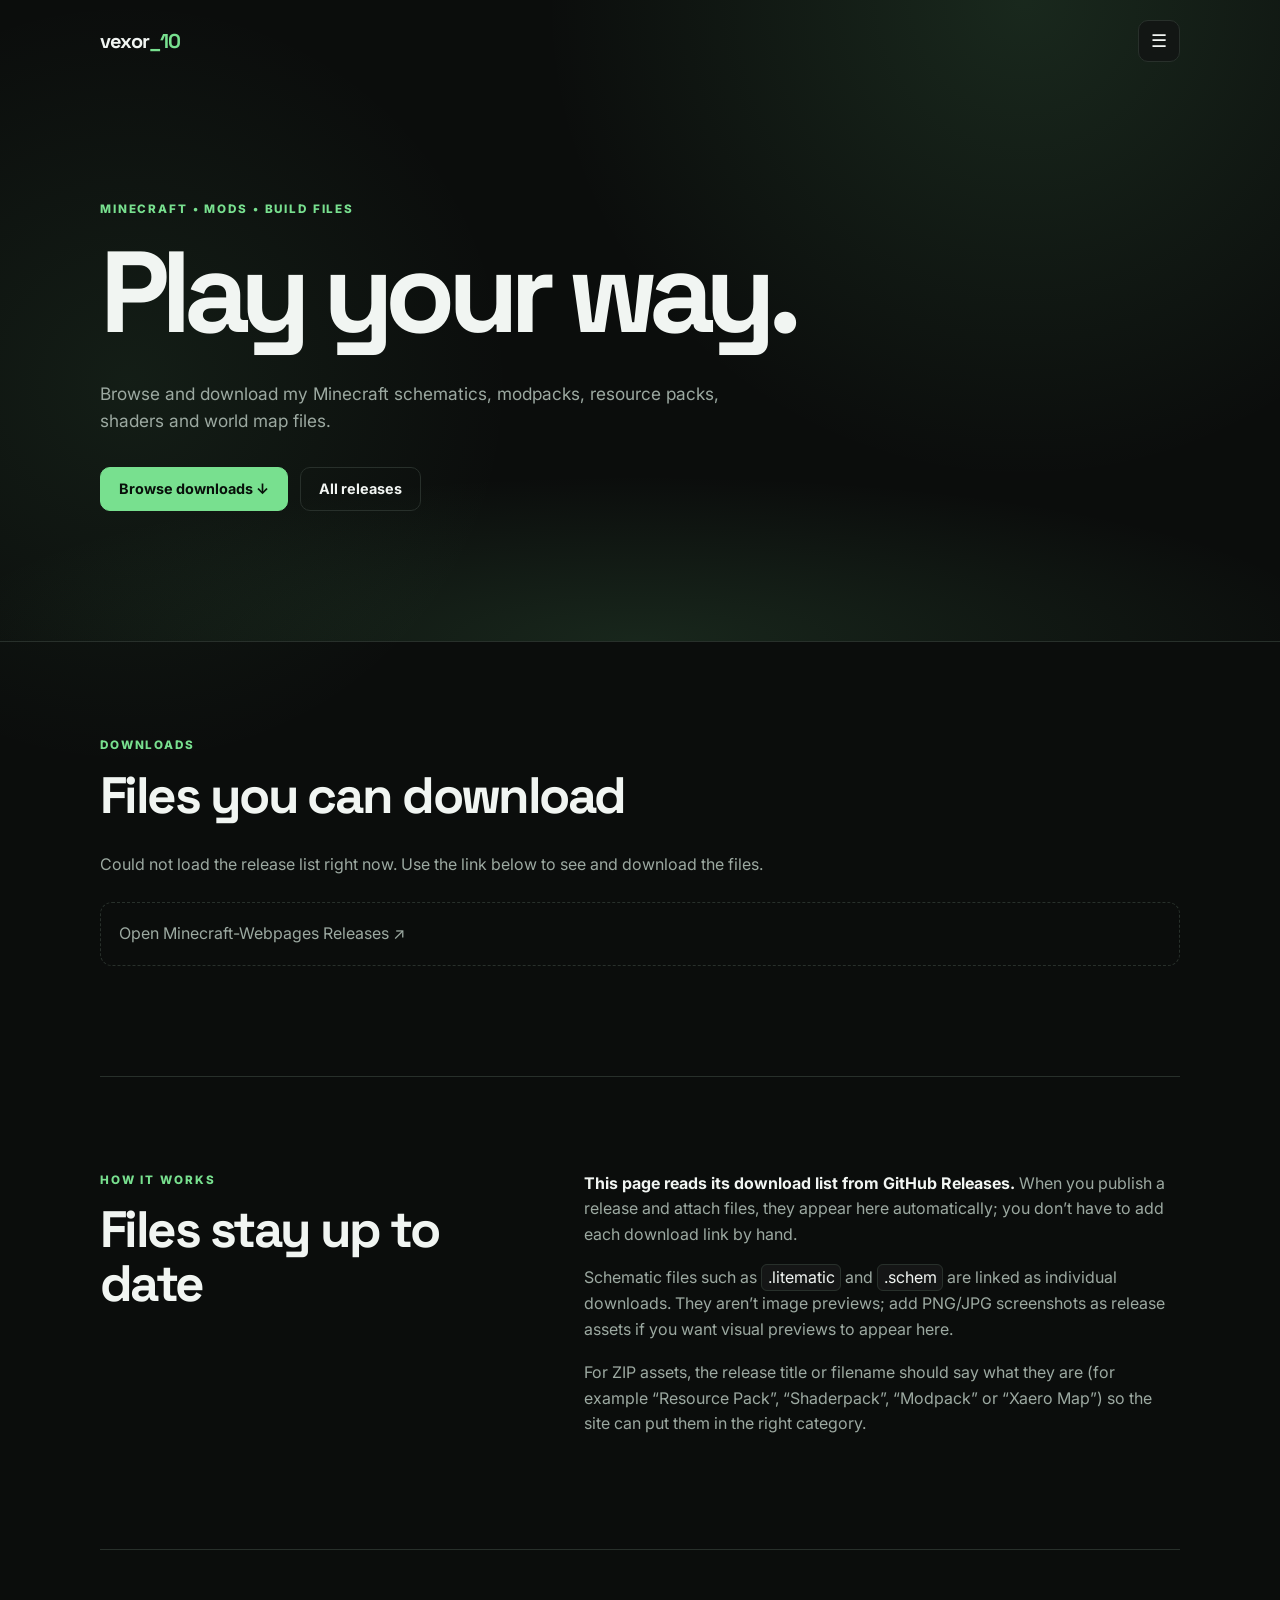
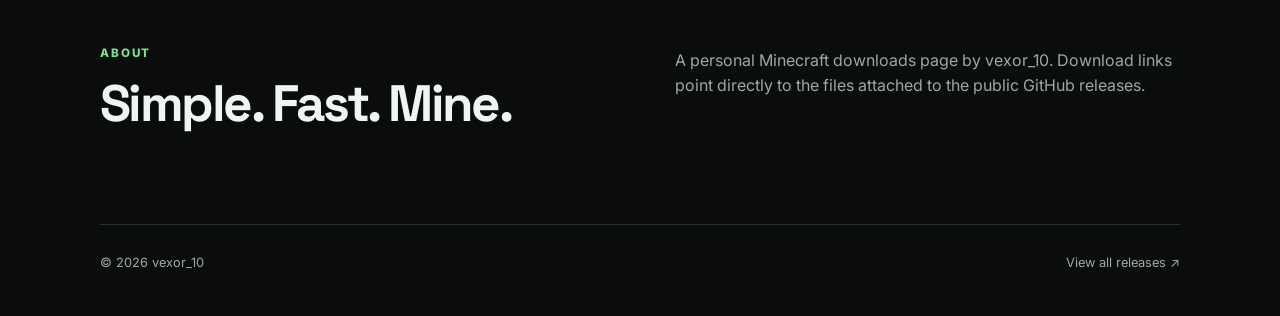
==== commit aad2cf87: "Show GitHub Release files directly in the website catalog" ====
--- a/index.html
+++ b/index.html
@@ -17,6 +17,20 @@
   <meta name="twitter:description" content="Minecraft files, builds and download resources by vexor_10.">
   <title>vexor_10 | Minecraft Downloads</title>
   <link rel="stylesheet" href="style.css">
+  <style>
+    .catalog-status { color: var(--muted); margin: 0 0 24px; }
+    .catalog-group { margin-top: 48px; }
+    .catalog-group h3 { margin-bottom: 18px; }
+    .file-grid { display: grid; grid-template-columns: repeat(auto-fit, minmax(min(100%, 290px), 1fr)); gap: 16px; }
+    .file-card { display: flex; flex-direction: column; min-height: 190px; padding: 22px; background: linear-gradient(145deg, var(--panel-2), var(--panel)); border: 1px solid var(--line); border-radius: 16px; }
+    .file-card h4 { margin: 12px 0 6px; font-family: "Space Grotesk", sans-serif; font-size: 1.15rem; overflow-wrap: anywhere; }
+    .file-card p { color: var(--muted); font-size: .82rem; margin: 4px 0 18px; }
+    .file-kind { color: var(--accent); font-size: .7rem; font-weight: 800; letter-spacing: .1em; text-transform: uppercase; }
+    .file-card .button { margin-top: auto; align-self: flex-start; }
+    .file-preview { display: block; width: 100%; max-height: 190px; object-fit: cover; border-radius: 10px; margin: 0 0 12px; }
+    .empty-category { color: var(--muted); border: 1px dashed var(--line); border-radius: 12px; padding: 18px; }
+    @media (max-width: 700px) { .catalog-group { margin-top: 36px; } }
+  </style>
 </head>
 <body>
   <header class="hero">
@@ -30,14 +44,13 @@
         <a href="https://github.com/Shoaib-Ur-Rahman/Minecraft-Webpages/releases" target="_blank" rel="noopener noreferrer">Releases ↗</a>
       </div>
     </nav>
-
     <div class="hero-content wrap">
       <p class="eyebrow">MINECRAFT • MODS • BUILD FILES</p>
       <h1>Play your way.</h1>
-      <p class="subtitle">Modpacks, schematics, resource packs, shaderpacks, world map files and survival-ready setups all in one place.</p>
+      <p class="subtitle">Browse and download my Minecraft schematics, modpacks, resource packs, shaders and world map files.</p>
       <div class="hero-actions">
         <a class="button primary" href="#downloads">Browse downloads ↓</a>
-        <a class="button secondary" href="https://github.com/Shoaib-Ur-Rahman/Minecraft-Webpages/releases" target="_blank" rel="noopener noreferrer">Open releases</a>
+        <a class="button secondary" href="https://github.com/Shoaib-Ur-Rahman/Minecraft-Webpages/releases" target="_blank" rel="noopener noreferrer">All releases</a>
       </div>
     </div>
   </header>
@@ -45,104 +58,25 @@
   <main class="wrap">
     <section id="downloads" class="section">
       <div class="section-heading">
-        <div>
-          <p class="eyebrow">DOWNLOADS</p>
-          <h2>My collection</h2>
-        </div>
+        <div><p class="eyebrow">DOWNLOADS</p><h2>Files you can download</h2></div>
       </div>
-
-      <div class="grid">
-        <article class="card featured-card">
-          <div class="card-top">
-            <span class="tag">MODPACK</span>
-            <span class="version">Fabric 1.21.x</span>
-          </div>
-          <h3>My Minecraft Pack</h3>
-          <p>Performance-focused Fabric setup with useful survival mods, smooth gameplay and a clean player experience.</p>
-          <div class="card-meta">
-            <span>⚙ Fabric</span>
-            <span>⚡ Performance</span>
-            <span>🧱 Survival</span>
-          </div>
-          <div class="actions">
-            <a class="button primary" href="https://github.com/Shoaib-Ur-Rahman/Minecraft-Webpages/releases" target="_blank" rel="noopener noreferrer">Download</a>
-            <a class="button secondary" href="#how-it-works">Details</a>
-          </div>
-        </article>
-
-        <article class="card">
-          <div class="card-top">
-            <span class="tag">SCHEMATICS</span>
-            <span class="category-icon">▦</span>
-          </div>
-          <h3>Build files</h3>
-          <p>House designs, farms, survival builds and decorative structure files such as .litematic and .schem files.</p>
-          <p class="card-note">Examples: iron farm, breeder, treehouse, survival house, storage, and custom builds.</p>
-          <div class="actions">
-            <a class="button primary" href="https://github.com/Shoaib-Ur-Rahman/Minecraft-Webpages/releases" target="_blank" rel="noopener noreferrer">View files</a>
-          </div>
-        </article>
-
-        <article class="card">
-          <div class="card-top">
-            <span class="tag">RESOURCE PACK</span>
-            <span class="category-icon">▧</span>
-          </div>
-          <h3>Textures & UI</h3>
-          <p>Visual changes for Minecraft textures, menus, sounds and overall game presentation.</p>
-          <p class="card-note">Good for cleaner visuals, custom style, or a specific theme.</p>
-          <div class="actions">
-            <a class="button primary" href="https://github.com/Shoaib-Ur-Rahman/Minecraft-Webpages/releases" target="_blank" rel="noopener noreferrer">Browse packs</a>
-          </div>
-        </article>
-
-        <article class="card">
-          <div class="card-top">
-            <span class="tag">SHADERPACK</span>
-            <span class="category-icon">✦</span>
-          </div>
-          <h3>Lighting & effects</h3>
-          <p>Performance-friendly and visual shader packs for better lighting, shadows, atmosphere and depth.</p>
-          <p class="card-note">Version compatibility depends on your Minecraft and graphics setup.</p>
-          <div class="actions">
-            <a class="button primary" href="https://github.com/Shoaib-Ur-Rahman/Minecraft-Webpages/releases" target="_blank" rel="noopener noreferrer">View shaders</a>
-          </div>
-        </article>
-
-        <article class="card">
-          <div class="card-top">
-            <span class="tag">WORLD MAP</span>
-            <span class="category-icon">⌖</span>
-          </div>
-          <h3>Xaero world files</h3>
-          <p>Map data, world exports or related files for Xaero’s World Map and world navigation tools.</p>
-          <p class="card-note">Only upload if you are okay sharing that world data publicly.</p>
-          <div class="actions">
-            <a class="button primary" href="https://github.com/Shoaib-Ur-Rahman/Minecraft-Webpages/releases" target="_blank" rel="noopener noreferrer">Open map files</a>
-          </div>
-        </article>
-      </div>
+      <p id="catalog-status" class="catalog-status" aria-live="polite">Loading files from GitHub Releases…</p>
+      <div id="download-catalog"></div>
+      <noscript><p class="empty-category">Enable JavaScript to load the file list. You can also <a href="https://github.com/Shoaib-Ur-Rahman/Minecraft-Webpages/releases">browse all releases on GitHub</a>.</p></noscript>
     </section>
 
     <section id="how-it-works" class="section upload-section">
-      <div>
-        <p class="eyebrow">HOW IT WORKS</p>
-        <h2>Where files go</h2>
-      </div>
+      <div><p class="eyebrow">HOW IT WORKS</p><h2>Files stay up to date</h2></div>
       <div class="upload-copy">
-        <p><strong>Use this GitHub repo for the website.</strong> Keep the front-end and links here. This keeps the project easy to edit and publish.</p>
-        <p><strong>Upload actual files to GitHub Releases.</strong> That is the best place for modpack zip files, schematics, resource packs, shaderpacks and map files because each asset can have its own version and download URL.</p>
-        <p><strong>For non-zip content, upload the raw file directly.</strong> Items like <code>.litematic</code> and <code>.schem</code> work fine as release assets. For image previews, add a screenshot with the same file and link that preview in the page.</p>
-        <p><strong>Cloud storage is useful for large files.</strong> If a file is too large, upload it somewhere like Google Drive or Dropbox and link to it from the page. Keep the GH repo for code and release listing.</p>
+        <p><strong>This page reads its download list from GitHub Releases.</strong> When you publish a release and attach files, they appear here automatically; you don’t have to add each download link by hand.</p>
+        <p>Schematic files such as <code>.litematic</code> and <code>.schem</code> are linked as individual downloads. They aren’t image previews; add PNG/JPG screenshots as release assets if you want visual previews to appear here.</p>
+        <p>For ZIP assets, the release title or filename should say what they are (for example “Resource Pack”, “Shaderpack”, “Modpack” or “Xaero Map”) so the site can put them in the right category.</p>
       </div>
     </section>
 
     <section id="about" class="section info-section">
-      <div>
-        <p class="eyebrow">ABOUT</p>
-        <h2>Simple. Fast. Mine.</h2>
-      </div>
-      <p>This project is a personal Minecraft downloads site for builds, customization files and public resources. It is meant to grow as more file releases are added.</p>
+      <div><p class="eyebrow">ABOUT</p><h2>Simple. Fast. Mine.</h2></div>
+      <p>A personal Minecraft downloads page by vexor_10. Download links point directly to the files attached to the public GitHub releases.</p>
     </section>
   </main>
 
@@ -154,21 +88,98 @@
   <script>
     const button = document.querySelector('.menu-button');
     const menu = document.querySelector('#site-menu');
-
     if (button && menu) {
       button.addEventListener('click', () => {
         const isOpen = button.getAttribute('aria-expanded') === 'true';
         button.setAttribute('aria-expanded', String(!isOpen));
         menu.hidden = isOpen;
       });
+      menu.querySelectorAll('a').forEach((link) => link.addEventListener('click', () => {
+        menu.hidden = true;
+        button.setAttribute('aria-expanded', 'false');
+      }));
+    }
 
-      menu.querySelectorAll('a').forEach((link) => {
-        link.addEventListener('click', () => {
-          menu.hidden = true;
-          button.setAttribute('aria-expanded', 'false');
+    const owner = 'Shoaib-Ur-Rahman';
+    const repo = 'Minecraft-Webpages';
+    const categories = [
+      { id: 'schematics', title: 'Schematics', icon: '▦' },
+      { id: 'resource-packs', title: 'Resource packs', icon: '▧' },
+      { id: 'shaderpacks', title: 'Shaderpacks', icon: '✦' },
+      { id: 'xaero-maps', title: 'Xaero world map files', icon: '⌖' },
+      { id: 'modpacks', title: 'Modpacks', icon: '⚙' },
+      { id: 'other', title: 'Other downloads', icon: '↓' }
+    ];
+
+    function categoryFor(asset, release) {
+      const name = asset.name.toLowerCase();
+      const releaseText = `${release.name || ''} ${release.tag_name || ''}`.toLowerCase();
+      const text = `${name} ${releaseText}`;
+      if (/\.(litematic|schem|schematic)$/.test(name) || /schematic/.test(releaseText)) return 'schematics';
+      if (/xaero|world.?map|map.?backup/.test(text)) return 'xaero-maps';
+      if (/shader/.test(text) || /\.(shaderpack)$/.test(name)) return 'shaderpacks';
+      if (/resource.?pack|texture.?pack/.test(text) || /\.(mcpack|mcaddon)$/.test(name)) return 'resource-packs';
+      if (/mod.?pack/.test(text) || /\.mrpack$/.test(name)) return 'modpacks';
+      return 'other';
+    }
+
+    function readableSize(bytes) {
+      if (!Number.isFinite(bytes)) return '';
+      const units = ['B', 'KB', 'MB', 'GB'];
+      let size = bytes;
+      let unit = 0;
+      while (size >= 1024 && unit < units.length - 1) { size /= 1024; unit++; }
+      return `${size.toFixed(unit === 0 ? 0 : 1)} ${units[unit]}`;
+    }
+
+    function safeText(value) {
+      const node = document.createElement('span');
+      node.textContent = value;
+      return node.innerHTML;
+    }
+
+    async function loadDownloads() {
+      const status = document.querySelector('#catalog-status');
+      const catalog = document.querySelector('#download-catalog');
+      try {
+        const response = await fetch(`https://api.github.com/repos/${owner}/${repo}/releases?per_page=100`, {
+          headers: { Accept: 'application/vnd.github+json' }
         });
-      });
+        if (!response.ok) throw new Error(`GitHub returned ${response.status}`);
+        const releases = await response.json();
+        const groups = Object.fromEntries(categories.map((category) => [category.id, []]));
+
+        releases.filter((release) => !release.draft).forEach((release) => {
+          (release.assets || []).forEach((asset) => {
+            if (asset.state !== 'uploaded') return;
+            const group = categoryFor(asset, release);
+            groups[group].push({ asset, release });
+          });
+        });
+
+        const total = Object.values(groups).reduce((sum, items) => sum + items.length, 0);
+        status.textContent = total
+          ? `${total} downloadable file${total === 1 ? '' : 's'} from public releases.`
+          : 'No downloadable files have been published yet.';
+
+        catalog.innerHTML = categories.map((category) => {
+          const files = groups[category.id];
+          const content = files.length ? `<div class="file-grid">${files.map(({ asset, release }) => {
+            const image = /\.(png|jpe?g|webp|gif)$/i.test(asset.name);
+            const label = image ? 'Preview image' : (asset.name.split('.').pop() || 'file').toUpperCase();
+            const preview = image ? `<a href="${safeText(asset.browser_download_url)}" target="_blank" rel="noopener noreferrer"><img class="file-preview" src="${safeText(asset.browser_download_url)}" alt="Preview: ${safeText(asset.name)}" loading="lazy"></a>` : '';
+            const size = readableSize(asset.size);
+            return `<article class="file-card">${preview}<span class="file-kind">${category.icon} ${safeText(label)}</span><h4>${safeText(asset.name)}</h4><p>${safeText(release.name || release.tag_name)}${size ? ` · ${size}` : ''}</p><a class="button primary" href="${safeText(asset.browser_download_url)}">${image ? 'Open image' : 'Download file'}</a></article>`;
+          }).join('')}</div>` : '<p class="empty-category">No files in this category yet.</p>';
+          return `<section class="catalog-group" aria-labelledby="heading-${category.id}"><h3 id="heading-${category.id}">${category.title}</h3>${content}</section>`;
+        }).join('');
+      } catch (error) {
+        status.textContent = 'Could not load the release list right now. Use the link below to see and download the files.';
+        catalog.innerHTML = '<p class="empty-category"><a href="https://github.com/Shoaib-Ur-Rahman/Minecraft-Webpages/releases">Open Minecraft-Webpages Releases ↗</a></p>';
+      }
     }
+
+    loadDownloads();
   </script>
 </body>
 </html>
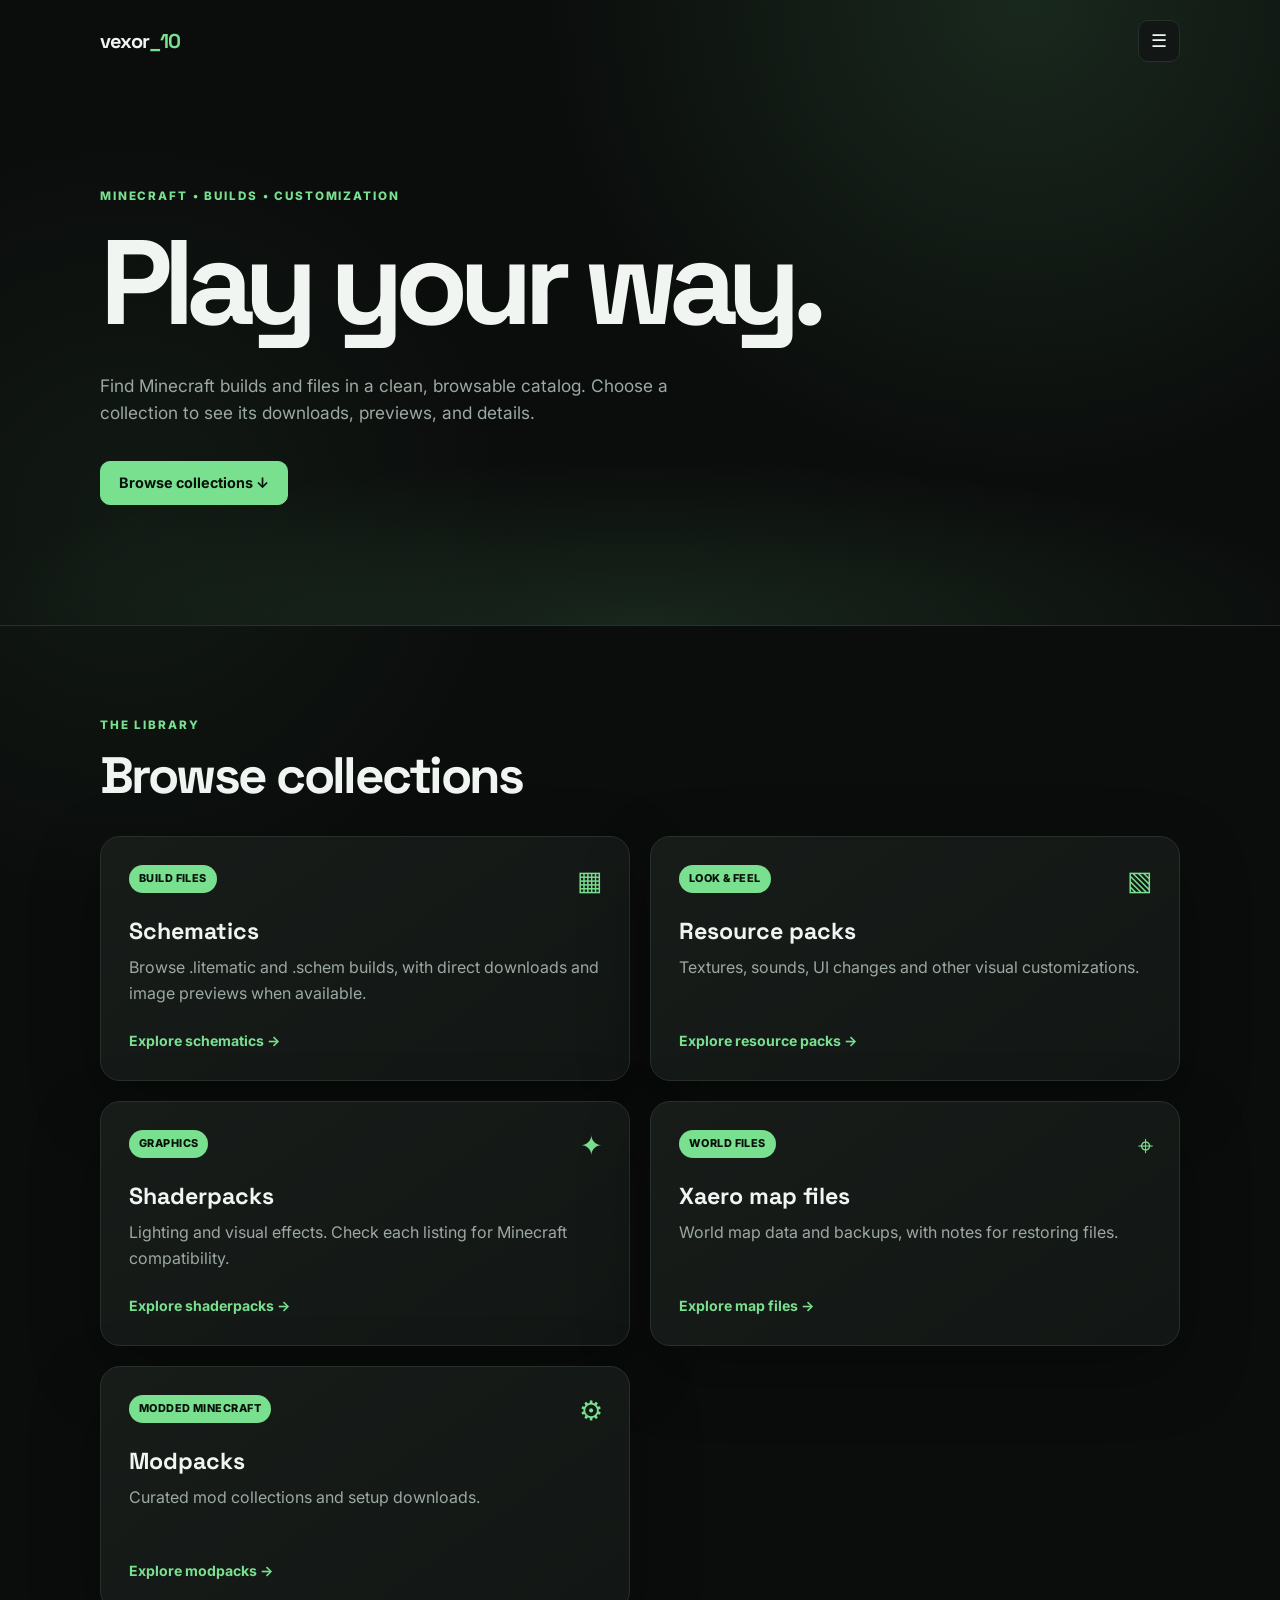
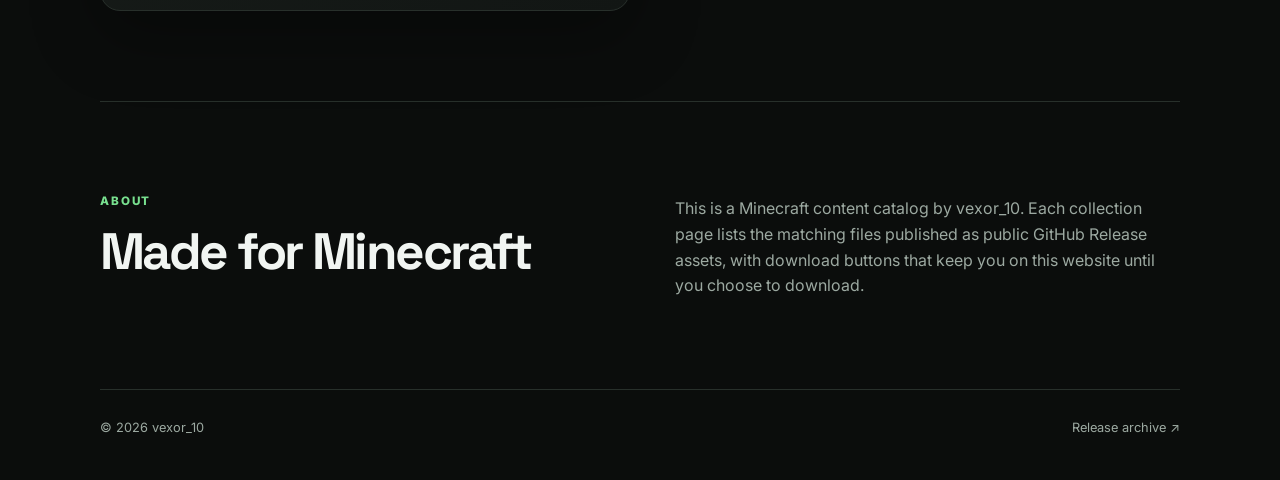
==== commit 536fda28: "Add individual Minecraft collection pages with live release downloads" ====
--- a/index.html
+++ b/index.html
@@ -3,183 +3,51 @@
 <head>
   <meta charset="utf-8">
   <meta name="viewport" content="width=device-width, initial-scale=1">
-  <meta name="description" content="Minecraft modpacks, schematics, resource packs, shaderpacks and Xaero world map files by vexor_10.">
-  <meta name="keywords" content="Minecraft downloads, modpacks, schematics, resource packs, shaderpacks, Xaero world map, vexor_10">
+  <meta name="description" content="Browse Minecraft schematics, modpacks, resource packs, shaderpacks and Xaero map files by vexor_10.">
   <meta name="author" content="vexor_10">
   <meta name="robots" content="index, follow">
   <link rel="canonical" href="https://shoaib-ur-rahman.github.io/Minecraft-Webpages/">
-  <meta property="og:type" content="website">
-  <meta property="og:title" content="vexor_10 | Minecraft Downloads">
-  <meta property="og:description" content="Modpacks, schematics, resource packs, shaders and world map files for Minecraft.">
-  <meta property="og:url" content="https://shoaib-ur-rahman.github.io/Minecraft-Webpages/">
-  <meta name="twitter:card" content="summary">
-  <meta name="twitter:title" content="vexor_10 | Minecraft Downloads">
-  <meta name="twitter:description" content="Minecraft files, builds and download resources by vexor_10.">
   <title>vexor_10 | Minecraft Downloads</title>
   <link rel="stylesheet" href="style.css">
-  <style>
-    .catalog-status { color: var(--muted); margin: 0 0 24px; }
-    .catalog-group { margin-top: 48px; }
-    .catalog-group h3 { margin-bottom: 18px; }
-    .file-grid { display: grid; grid-template-columns: repeat(auto-fit, minmax(min(100%, 290px), 1fr)); gap: 16px; }
-    .file-card { display: flex; flex-direction: column; min-height: 190px; padding: 22px; background: linear-gradient(145deg, var(--panel-2), var(--panel)); border: 1px solid var(--line); border-radius: 16px; }
-    .file-card h4 { margin: 12px 0 6px; font-family: "Space Grotesk", sans-serif; font-size: 1.15rem; overflow-wrap: anywhere; }
-    .file-card p { color: var(--muted); font-size: .82rem; margin: 4px 0 18px; }
-    .file-kind { color: var(--accent); font-size: .7rem; font-weight: 800; letter-spacing: .1em; text-transform: uppercase; }
-    .file-card .button { margin-top: auto; align-self: flex-start; }
-    .file-preview { display: block; width: 100%; max-height: 190px; object-fit: cover; border-radius: 10px; margin: 0 0 12px; }
-    .empty-category { color: var(--muted); border: 1px dashed var(--line); border-radius: 12px; padding: 18px; }
-    @media (max-width: 700px) { .catalog-group { margin-top: 36px; } }
-  </style>
 </head>
 <body>
   <header class="hero">
     <nav class="nav wrap" aria-label="Main navigation">
-      <a class="brand" href="#top">vexor<span>_10</span></a>
+      <a class="brand" href="./">vexor<span>_10</span></a>
       <button class="menu-button" type="button" aria-label="Open menu" aria-expanded="false" aria-controls="site-menu">☰</button>
       <div id="site-menu" class="site-menu" hidden>
-        <a href="#downloads">Downloads</a>
-        <a href="#how-it-works">How it works</a>
-        <a href="#about">About</a>
-        <a href="https://github.com/Shoaib-Ur-Rahman/Minecraft-Webpages/releases" target="_blank" rel="noopener noreferrer">Releases ↗</a>
+        <a href="#collections">Collections</a><a href="#about">About</a>
+        <a href="https://github.com/Shoaib-Ur-Rahman/Minecraft-Webpages" target="_blank" rel="noopener noreferrer">Source ↗</a>
       </div>
     </nav>
     <div class="hero-content wrap">
-      <p class="eyebrow">MINECRAFT • MODS • BUILD FILES</p>
+      <p class="eyebrow">MINECRAFT • BUILDS • CUSTOMIZATION</p>
       <h1>Play your way.</h1>
-      <p class="subtitle">Browse and download my Minecraft schematics, modpacks, resource packs, shaders and world map files.</p>
-      <div class="hero-actions">
-        <a class="button primary" href="#downloads">Browse downloads ↓</a>
-        <a class="button secondary" href="https://github.com/Shoaib-Ur-Rahman/Minecraft-Webpages/releases" target="_blank" rel="noopener noreferrer">All releases</a>
-      </div>
+      <p class="subtitle">Find Minecraft builds and files in a clean, browsable catalog. Choose a collection to see its downloads, previews, and details.</p>
+      <a class="button primary" href="#collections">Browse collections ↓</a>
     </div>
   </header>
-
   <main class="wrap">
-    <section id="downloads" class="section">
-      <div class="section-heading">
-        <div><p class="eyebrow">DOWNLOADS</p><h2>Files you can download</h2></div>
-      </div>
-      <p id="catalog-status" class="catalog-status" aria-live="polite">Loading files from GitHub Releases…</p>
-      <div id="download-catalog"></div>
-      <noscript><p class="empty-category">Enable JavaScript to load the file list. You can also <a href="https://github.com/Shoaib-Ur-Rahman/Minecraft-Webpages/releases">browse all releases on GitHub</a>.</p></noscript>
-    </section>
-
-    <section id="how-it-works" class="section upload-section">
-      <div><p class="eyebrow">HOW IT WORKS</p><h2>Files stay up to date</h2></div>
-      <div class="upload-copy">
-        <p><strong>This page reads its download list from GitHub Releases.</strong> When you publish a release and attach files, they appear here automatically; you don’t have to add each download link by hand.</p>
-        <p>Schematic files such as <code>.litematic</code> and <code>.schem</code> are linked as individual downloads. They aren’t image previews; add PNG/JPG screenshots as release assets if you want visual previews to appear here.</p>
-        <p>For ZIP assets, the release title or filename should say what they are (for example “Resource Pack”, “Shaderpack”, “Modpack” or “Xaero Map”) so the site can put them in the right category.</p>
+    <section id="collections" class="section">
+      <div class="section-heading"><div><p class="eyebrow">THE LIBRARY</p><h2>Browse collections</h2></div></div>
+      <div class="grid collection-grid">
+        <a class="card collection-card" href="schematics.html"><span class="tag">BUILD FILES</span><span class="collection-icon">▦</span><h3>Schematics</h3><p>Browse .litematic and .schem builds, with direct downloads and image previews when available.</p><span class="collection-link">Explore schematics →</span></a>
+        <a class="card collection-card" href="resource-packs.html"><span class="tag">LOOK & FEEL</span><span class="collection-icon">▧</span><h3>Resource packs</h3><p>Textures, sounds, UI changes and other visual customizations.</p><span class="collection-link">Explore resource packs →</span></a>
+        <a class="card collection-card" href="shaderpacks.html"><span class="tag">GRAPHICS</span><span class="collection-icon">✦</span><h3>Shaderpacks</h3><p>Lighting and visual effects. Check each listing for Minecraft compatibility.</p><span class="collection-link">Explore shaderpacks →</span></a>
+        <a class="card collection-card" href="xaero-maps.html"><span class="tag">WORLD FILES</span><span class="collection-icon">⌖</span><h3>Xaero map files</h3><p>World map data and backups, with notes for restoring files.</p><span class="collection-link">Explore map files →</span></a>
+        <a class="card collection-card" href="modpacks.html"><span class="tag">MODDED MINECRAFT</span><span class="collection-icon">⚙</span><h3>Modpacks</h3><p>Curated mod collections and setup downloads.</p><span class="collection-link">Explore modpacks →</span></a>
       </div>
     </section>
-
     <section id="about" class="section info-section">
-      <div><p class="eyebrow">ABOUT</p><h2>Simple. Fast. Mine.</h2></div>
-      <p>A personal Minecraft downloads page by vexor_10. Download links point directly to the files attached to the public GitHub releases.</p>
+      <div><p class="eyebrow">ABOUT</p><h2>Made for Minecraft</h2></div>
+      <p>This is a Minecraft content catalog by vexor_10. Each collection page lists the matching files published as public GitHub Release assets, with download buttons that keep you on this website until you choose to download.</p>
     </section>
   </main>
-
-  <footer class="footer wrap">
-    <span>© 2026 vexor_10</span>
-    <a href="https://github.com/Shoaib-Ur-Rahman/Minecraft-Webpages/releases" target="_blank" rel="noopener noreferrer">View all releases ↗</a>
-  </footer>
-
+  <footer class="footer wrap"><span>© 2026 vexor_10</span><a href="https://github.com/Shoaib-Ur-Rahman/Minecraft-Webpages/releases" target="_blank" rel="noopener noreferrer">Release archive ↗</a></footer>
   <script>
-    const button = document.querySelector('.menu-button');
-    const menu = document.querySelector('#site-menu');
-    if (button && menu) {
-      button.addEventListener('click', () => {
-        const isOpen = button.getAttribute('aria-expanded') === 'true';
-        button.setAttribute('aria-expanded', String(!isOpen));
-        menu.hidden = isOpen;
-      });
-      menu.querySelectorAll('a').forEach((link) => link.addEventListener('click', () => {
-        menu.hidden = true;
-        button.setAttribute('aria-expanded', 'false');
-      }));
-    }
-
-    const owner = 'Shoaib-Ur-Rahman';
-    const repo = 'Minecraft-Webpages';
-    const categories = [
-      { id: 'schematics', title: 'Schematics', icon: '▦' },
-      { id: 'resource-packs', title: 'Resource packs', icon: '▧' },
-      { id: 'shaderpacks', title: 'Shaderpacks', icon: '✦' },
-      { id: 'xaero-maps', title: 'Xaero world map files', icon: '⌖' },
-      { id: 'modpacks', title: 'Modpacks', icon: '⚙' },
-      { id: 'other', title: 'Other downloads', icon: '↓' }
-    ];
-
-    function categoryFor(asset, release) {
-      const name = asset.name.toLowerCase();
-      const releaseText = `${release.name || ''} ${release.tag_name || ''}`.toLowerCase();
-      const text = `${name} ${releaseText}`;
-      if (/\.(litematic|schem|schematic)$/.test(name) || /schematic/.test(releaseText)) return 'schematics';
-      if (/xaero|world.?map|map.?backup/.test(text)) return 'xaero-maps';
-      if (/shader/.test(text) || /\.(shaderpack)$/.test(name)) return 'shaderpacks';
-      if (/resource.?pack|texture.?pack/.test(text) || /\.(mcpack|mcaddon)$/.test(name)) return 'resource-packs';
-      if (/mod.?pack/.test(text) || /\.mrpack$/.test(name)) return 'modpacks';
-      return 'other';
-    }
-
-    function readableSize(bytes) {
-      if (!Number.isFinite(bytes)) return '';
-      const units = ['B', 'KB', 'MB', 'GB'];
-      let size = bytes;
-      let unit = 0;
-      while (size >= 1024 && unit < units.length - 1) { size /= 1024; unit++; }
-      return `${size.toFixed(unit === 0 ? 0 : 1)} ${units[unit]}`;
-    }
-
-    function safeText(value) {
-      const node = document.createElement('span');
-      node.textContent = value;
-      return node.innerHTML;
-    }
-
-    async function loadDownloads() {
-      const status = document.querySelector('#catalog-status');
-      const catalog = document.querySelector('#download-catalog');
-      try {
-        const response = await fetch(`https://api.github.com/repos/${owner}/${repo}/releases?per_page=100`, {
-          headers: { Accept: 'application/vnd.github+json' }
-        });
-        if (!response.ok) throw new Error(`GitHub returned ${response.status}`);
-        const releases = await response.json();
-        const groups = Object.fromEntries(categories.map((category) => [category.id, []]));
-
-        releases.filter((release) => !release.draft).forEach((release) => {
-          (release.assets || []).forEach((asset) => {
-            if (asset.state !== 'uploaded') return;
-            const group = categoryFor(asset, release);
-            groups[group].push({ asset, release });
-          });
-        });
-
-        const total = Object.values(groups).reduce((sum, items) => sum + items.length, 0);
-        status.textContent = total
-          ? `${total} downloadable file${total === 1 ? '' : 's'} from public releases.`
-          : 'No downloadable files have been published yet.';
-
-        catalog.innerHTML = categories.map((category) => {
-          const files = groups[category.id];
-          const content = files.length ? `<div class="file-grid">${files.map(({ asset, release }) => {
-            const image = /\.(png|jpe?g|webp|gif)$/i.test(asset.name);
-            const label = image ? 'Preview image' : (asset.name.split('.').pop() || 'file').toUpperCase();
-            const preview = image ? `<a href="${safeText(asset.browser_download_url)}" target="_blank" rel="noopener noreferrer"><img class="file-preview" src="${safeText(asset.browser_download_url)}" alt="Preview: ${safeText(asset.name)}" loading="lazy"></a>` : '';
-            const size = readableSize(asset.size);
-            return `<article class="file-card">${preview}<span class="file-kind">${category.icon} ${safeText(label)}</span><h4>${safeText(asset.name)}</h4><p>${safeText(release.name || release.tag_name)}${size ? ` · ${size}` : ''}</p><a class="button primary" href="${safeText(asset.browser_download_url)}">${image ? 'Open image' : 'Download file'}</a></article>`;
-          }).join('')}</div>` : '<p class="empty-category">No files in this category yet.</p>';
-          return `<section class="catalog-group" aria-labelledby="heading-${category.id}"><h3 id="heading-${category.id}">${category.title}</h3>${content}</section>`;
-        }).join('');
-      } catch (error) {
-        status.textContent = 'Could not load the release list right now. Use the link below to see and download the files.';
-        catalog.innerHTML = '<p class="empty-category"><a href="https://github.com/Shoaib-Ur-Rahman/Minecraft-Webpages/releases">Open Minecraft-Webpages Releases ↗</a></p>';
-      }
-    }
-
-    loadDownloads();
+    const button=document.querySelector('.menu-button');const menu=document.querySelector('#site-menu');
+    button.addEventListener('click',()=>{const open=button.getAttribute('aria-expanded')==='true';button.setAttribute('aria-expanded',String(!open));menu.hidden=open;});
+    menu.querySelectorAll('a').forEach(link=>link.addEventListener('click',()=>{menu.hidden=true;button.setAttribute('aria-expanded','false');}));
   </script>
 </body>
 </html>
--- a/style.css
+++ b/style.css
@@ -1,223 +1,28 @@
 @import url('https://fonts.googleapis.com/css2?family=Inter:wght@400;500;600;700;800&family=Space+Grotesk:wght@500;600;700&display=swap');
-
-:root {
-  --bg: #0b0d0c;
-  --panel: #121614;
-  --panel-2: #171c19;
-  --text: #f1f5f2;
-  --muted: #9ca9a1;
-  --accent: #78e08f;
-  --accent-2: #b9f6c5;
-  --line: #28302b;
-  --shadow: 0 24px 70px rgba(0,0,0,.28);
-}
-
-* { box-sizing: border-box; }
-html { scroll-behavior: smooth; }
-body {
-  margin: 0;
-  color: var(--text);
-  background: radial-gradient(circle at 80% 0%, rgba(120,224,143,.13), transparent 30rem),
-              radial-gradient(circle at 10% 20%, rgba(120,224,143,.08), transparent 24rem),
-              var(--bg);
-  font-family: Inter, sans-serif;
-  line-height: 1.6;
-}
-
-a { color: inherit; text-decoration: none; }
-button, code { font: inherit; }
-code { background: rgba(255,255,255,.04); border: 1px solid var(--line); border-radius: 6px; padding: .15rem .35rem; color: var(--text); }
-
-.wrap { width: min(1080px, calc(100% - 40px)); margin: 0 auto; }
-.hero { min-height: 620px; border-bottom: 1px solid var(--line); position: relative; overflow: hidden; }
-.hero::after {
-  content: "";
-  position: absolute;
-  inset: auto -10% -180px;
-  height: 360px;
-  background: radial-gradient(ellipse, rgba(120,224,143,.12), transparent 65%);
-  pointer-events: none;
-}
-.nav {
-  height: 82px;
-  display: flex;
-  align-items: center;
-  justify-content: space-between;
-  position: relative;
-  z-index: 5;
-}
-.brand { font-family: "Space Grotesk", sans-serif; font-size: 1.25rem; font-weight: 700; letter-spacing: -.04em; }
-.brand span { color: var(--accent); }
-.menu-button {
-  width: 42px;
-  height: 42px;
-  border: 1px solid var(--line);
-  border-radius: 10px;
-  background: var(--panel);
-  color: var(--text);
-  cursor: pointer;
-  font-size: 1.1rem;
-}
-.menu-button:hover { border-color: var(--accent); color: var(--accent); }
-.site-menu {
-  position: absolute;
-  right: 0;
-  top: 68px;
-  min-width: 210px;
-  padding: 8px;
-  border: 1px solid var(--line);
-  border-radius: 14px;
-  background: rgba(18,22,20,.97);
-  box-shadow: var(--shadow);
-}
-.site-menu[hidden] { display: none; }
-.site-menu a {
-  display: block;
-  padding: 10px 12px;
-  border-radius: 8px;
-  color: var(--muted);
-  font-size: .85rem;
-  font-weight: 600;
-}
-.site-menu a:hover { background: var(--panel-2); color: var(--accent); }
-.hero-content { padding: 118px 0 130px; position: relative; z-index: 1; }
-.eyebrow { margin: 0 0 14px; color: var(--accent); font-size: .73rem; font-weight: 800; letter-spacing: .16em; }
-h1,h2,h3 { font-family: "Space Grotesk", sans-serif; line-height: 1.05; margin: 0; }
-h1 { max-width: 800px; font-size: clamp(4rem,9vw,7.5rem); letter-spacing: -.075em; }
-h2 { font-size: clamp(2rem,5vw,3.2rem); letter-spacing: -.05em; }
-h3 { font-size: 1.45rem; }
-.subtitle { max-width: 680px; color: var(--muted); font-size: 1.08rem; margin: 26px 0 32px; }
-.hero-actions { display: flex; flex-wrap: wrap; gap: 12px; }
-.button {
-  display: inline-flex;
-  align-items: center;
-  justify-content: center;
-  min-height: 44px;
-  padding: 0 18px;
-  border-radius: 10px;
-  border: 1px solid var(--line);
-  font-weight: 700;
-  font-size: .9rem;
-  transition: transform .2s ease, border-color .2s ease, background .2s ease;
-}
-.button:hover { transform: translateY(-2px); }
-.primary { background: var(--accent); color: #08100a; border-color: var(--accent); }
-.primary:hover { background: var(--accent-2); }
-.secondary {
-  background: transparent;
-  color: var(--text);
-}
-.secondary:hover { border-color: var(--accent); color: var(--accent); }
-
-.section { padding: 94px 0; }
-.section-heading {
-  display: flex;
-  align-items: end;
-  justify-content: space-between;
-  gap: 20px;
-  margin-bottom: 30px;
-}
-.grid {
-  display: grid;
-  grid-template-columns: repeat(2, minmax(0, 1fr));
-  gap: 20px;
-}
-.card {
-  display: flex;
-  flex-direction: column;
-  min-height: 270px;
-  background: linear-gradient(145deg, var(--panel-2), var(--panel));
-  border: 1px solid var(--line);
-  border-radius: 20px;
-  padding: 28px;
-  box-shadow: var(--shadow);
-}
-.featured-card { min-height: 310px; }
-.card-top {
-  display: flex;
-  justify-content: space-between;
-  align-items: center;
-  margin-bottom: 34px;
-}
-.tag {
-  color: #08100a;
-  background: var(--accent);
-  border-radius: 999px;
-  padding: 5px 10px;
-  font-size: .68rem;
-  font-weight: 800;
-  letter-spacing: .04em;
-}
-.category-icon {
-  color: var(--accent);
-  font-size: 1.8rem;
-  line-height: 1;
-}
-.version { color: var(--muted); font-size: .78rem; }
-.card p { color: var(--muted); max-width: 580px; }
-.card-note {
-  margin-top: auto;
-  padding-top: 10px;
-  color: var(--accent) !important;
-  font-size: .82rem;
-  font-weight: 600;
-}
-.card-meta {
-  display: flex;
-  gap: 14px;
-  flex-wrap: wrap;
-  margin: 10px 0 18px;
-  color: #c9d3cc;
-  font-size: .8rem;
-}
-.actions {
-  margin-top: auto;
-  display: flex;
-  gap: 10px;
-  flex-wrap: wrap;
-}
-
-.upload-section {
-  border-top: 1px solid var(--line);
-  display: grid;
-  grid-template-columns: .82fr 1.18fr;
-  gap: 70px;
-  align-items: start;
-}
-.upload-copy p {
-  margin: 0 0 18px;
-  color: var(--muted);
-}
-.upload-copy strong { color: var(--text); }
-.info-section {
-  border-top: 1px solid var(--line);
-  display: grid;
-  grid-template-columns: 1fr 1fr;
-  gap: 70px;
-  align-items: start;
-}
-.info-section > p {
-  color: var(--muted);
-  max-width: 520px;
-  margin: 4px 0 0;
-}
-.footer {
-  padding: 28px 0 42px;
-  border-top: 1px solid var(--line);
-  color: var(--muted);
-  font-size: .8rem;
-  display: flex;
-  justify-content: space-between;
-  gap: 20px;
-}
-.footer a:hover { color: var(--accent); }
-
-@media (max-width: 700px) {
-  .wrap { width: min(100% - 28px, 1080px); }
-  .hero { min-height: 560px; }
-  .hero-content { padding-top: 90px; }
-  h1 { font-size: clamp(3.4rem,19vw,6rem); }
-  .section { padding: 70px 0; }
-  .grid, .upload-section, .info-section { grid-template-columns: 1fr; }
-  .upload-section, .info-section { gap: 26px; }
-}
+:root { --bg:#0b0d0c; --panel:#121614; --panel-2:#171c19; --text:#f1f5f2; --muted:#9ca9a1; --accent:#78e08f; --accent-2:#b9f6c5; --line:#28302b; --shadow:0 24px 70px rgba(0,0,0,.32); }
+* { box-sizing:border-box; }
+html { scroll-behavior:smooth; }
+body { margin:0; color:var(--text); background:radial-gradient(circle at 80% 0%,rgba(120,224,143,.13),transparent 30rem),radial-gradient(circle at 10% 25%,rgba(120,224,143,.06),transparent 24rem),var(--bg); font-family:Inter,sans-serif; line-height:1.6; }
+a { color:inherit; text-decoration:none; }
+a:focus-visible,button:focus-visible { outline:2px solid var(--accent); outline-offset:4px; }
+.wrap { width:min(1080px,calc(100% - 40px)); margin:0 auto; }
+.hero { min-height:560px; border-bottom:1px solid var(--line); position:relative; overflow:hidden; }
+.hero::after { content:""; position:absolute; inset:auto -10% -180px; height:360px; background:radial-gradient(ellipse,rgba(120,224,143,.12),transparent 65%); pointer-events:none; }
+.nav { height:82px; display:flex; align-items:center; justify-content:space-between; position:relative; z-index:5; }
+.brand { font-family:"Space Grotesk",sans-serif; font-size:1.25rem; font-weight:700; letter-spacing:-.04em; }.brand span { color:var(--accent); }
+.menu-button { width:42px; height:42px; border:1px solid var(--line); border-radius:10px; background:var(--panel); color:var(--text); cursor:pointer; font-size:1.1rem; }
+.menu-button:hover { border-color:var(--accent); color:var(--accent); }
+.site-menu { position:absolute; right:0; top:68px; min-width:190px; padding:8px; border:1px solid var(--line); border-radius:14px; background:rgba(18,22,20,.97); box-shadow:var(--shadow); }.site-menu[hidden] { display:none; }
+.site-menu a { display:block; padding:10px 12px; border-radius:8px; color:var(--muted); font-size:.85rem; font-weight:600; }.site-menu a:hover { background:var(--panel-2); color:var(--accent); }
+.hero-content { padding:105px 0 120px; position:relative; z-index:1; }.eyebrow { margin:0 0 14px; color:var(--accent); font-size:.73rem; font-weight:800; letter-spacing:.16em; }
+h1,h2,h3 { font-family:"Space Grotesk",sans-serif; line-height:1.05; margin:0; }h1 { max-width:800px; font-size:clamp(4rem,10vw,7.5rem); letter-spacing:-.075em; }h2 { font-size:clamp(2rem,5vw,3.2rem); letter-spacing:-.05em; }h3 { font-size:1.45rem; }
+.subtitle { max-width:650px; color:var(--muted); font-size:1.08rem; margin:26px 0 34px; }
+.button { display:inline-flex; align-items:center; justify-content:center; min-height:44px; padding:0 18px; border-radius:10px; border:1px solid var(--line); font-weight:700; font-size:.9rem; transition:transform .2s,background .2s,border-color .2s; }.button:hover { transform:translateY(-2px); }.primary { background:var(--accent); color:#08100a; border-color:var(--accent); }.primary:hover { background:var(--accent-2); }.secondary { background:transparent; color:var(--text); }.secondary:hover { border-color:var(--accent); color:var(--accent); }
+.section { padding:90px 0; }.section-heading { display:flex; align-items:end; justify-content:space-between; gap:20px; margin-bottom:34px; }
+.grid { display:grid; grid-template-columns:repeat(2,minmax(0,1fr)); gap:20px; }.card { background:linear-gradient(145deg,var(--panel-2),var(--panel)); border:1px solid var(--line); border-radius:20px; padding:28px; box-shadow:var(--shadow); }
+.collection-card { min-height:245px; display:flex; flex-direction:column; position:relative; transition:transform .2s,border-color .2s; }.collection-card:hover { transform:translateY(-4px); border-color:var(--accent); }.collection-card .tag { align-self:flex-start; color:#08100a; background:var(--accent); border-radius:999px; padding:5px 10px; font-size:.68rem; font-weight:800; letter-spacing:.04em; }.collection-icon { position:absolute; top:22px; right:26px; font-size:1.7rem; color:var(--accent); }.collection-card h3 { margin-top:26px; }.collection-card p { color:var(--muted); margin:12px 0 22px; }.collection-link { margin-top:auto; color:var(--accent); font-size:.88rem; font-weight:700; }
+.info-section { border-top:1px solid var(--line); display:grid; grid-template-columns:1fr 1fr; gap:70px; align-items:start; }.info-section>p { color:var(--muted); max-width:560px; margin:4px 0 0; }
+.footer { padding:28px 0 42px; border-top:1px solid var(--line); color:var(--muted); font-size:.8rem; display:flex; justify-content:space-between; gap:20px; }.footer a:hover { color:var(--accent); }
+/* Collection pages */
+.breadcrumb { display:inline-block; color:var(--accent); font-size:.9rem; font-weight:700; margin-bottom:22px; }.catalog-status { color:var(--muted); margin:0 0 24px; }.file-grid { display:grid; grid-template-columns:repeat(auto-fit,minmax(min(100%,280px),1fr)); gap:18px; }.file-card { display:flex; flex-direction:column; min-height:260px; padding:22px; background:linear-gradient(145deg,var(--panel-2),var(--panel)); border:1px solid var(--line); border-radius:17px; box-shadow:var(--shadow); }.file-card h3 { font-size:1.15rem; overflow-wrap:anywhere; margin:12px 0 8px; }.file-card p { color:var(--muted); font-size:.84rem; margin:0 0 18px; }.file-kind { color:var(--accent); font-size:.7rem; font-weight:800; letter-spacing:.1em; text-transform:uppercase; }.file-preview { display:block; width:100%; max-height:190px; object-fit:cover; border-radius:11px; margin:0 0 14px; }.file-card .button { margin-top:auto; align-self:flex-start; }.empty-message { color:var(--muted); border:1px dashed var(--line); border-radius:14px; padding:20px; }.catalog-tools { display:flex; flex-wrap:wrap; gap:12px; align-items:center; margin-bottom:25px; }.catalog-search { min-height:44px; flex:1 1 240px; padding:0 14px; color:var(--text); background:var(--panel); border:1px solid var(--line); border-radius:10px; font:inherit; }.catalog-count { color:var(--muted); font-size:.85rem; }
+@media(max-width:700px) { .wrap{width:min(100% - 28px,1080px)}.hero{min-height:520px}.hero-content{padding-top:85px}h1{font-size:clamp(3.5rem,19vw,6rem)}.section{padding:68px 0}.grid,.info-section{grid-template-columns:1fr}.info-section{gap:24px}.collection-card{min-height:220px} }
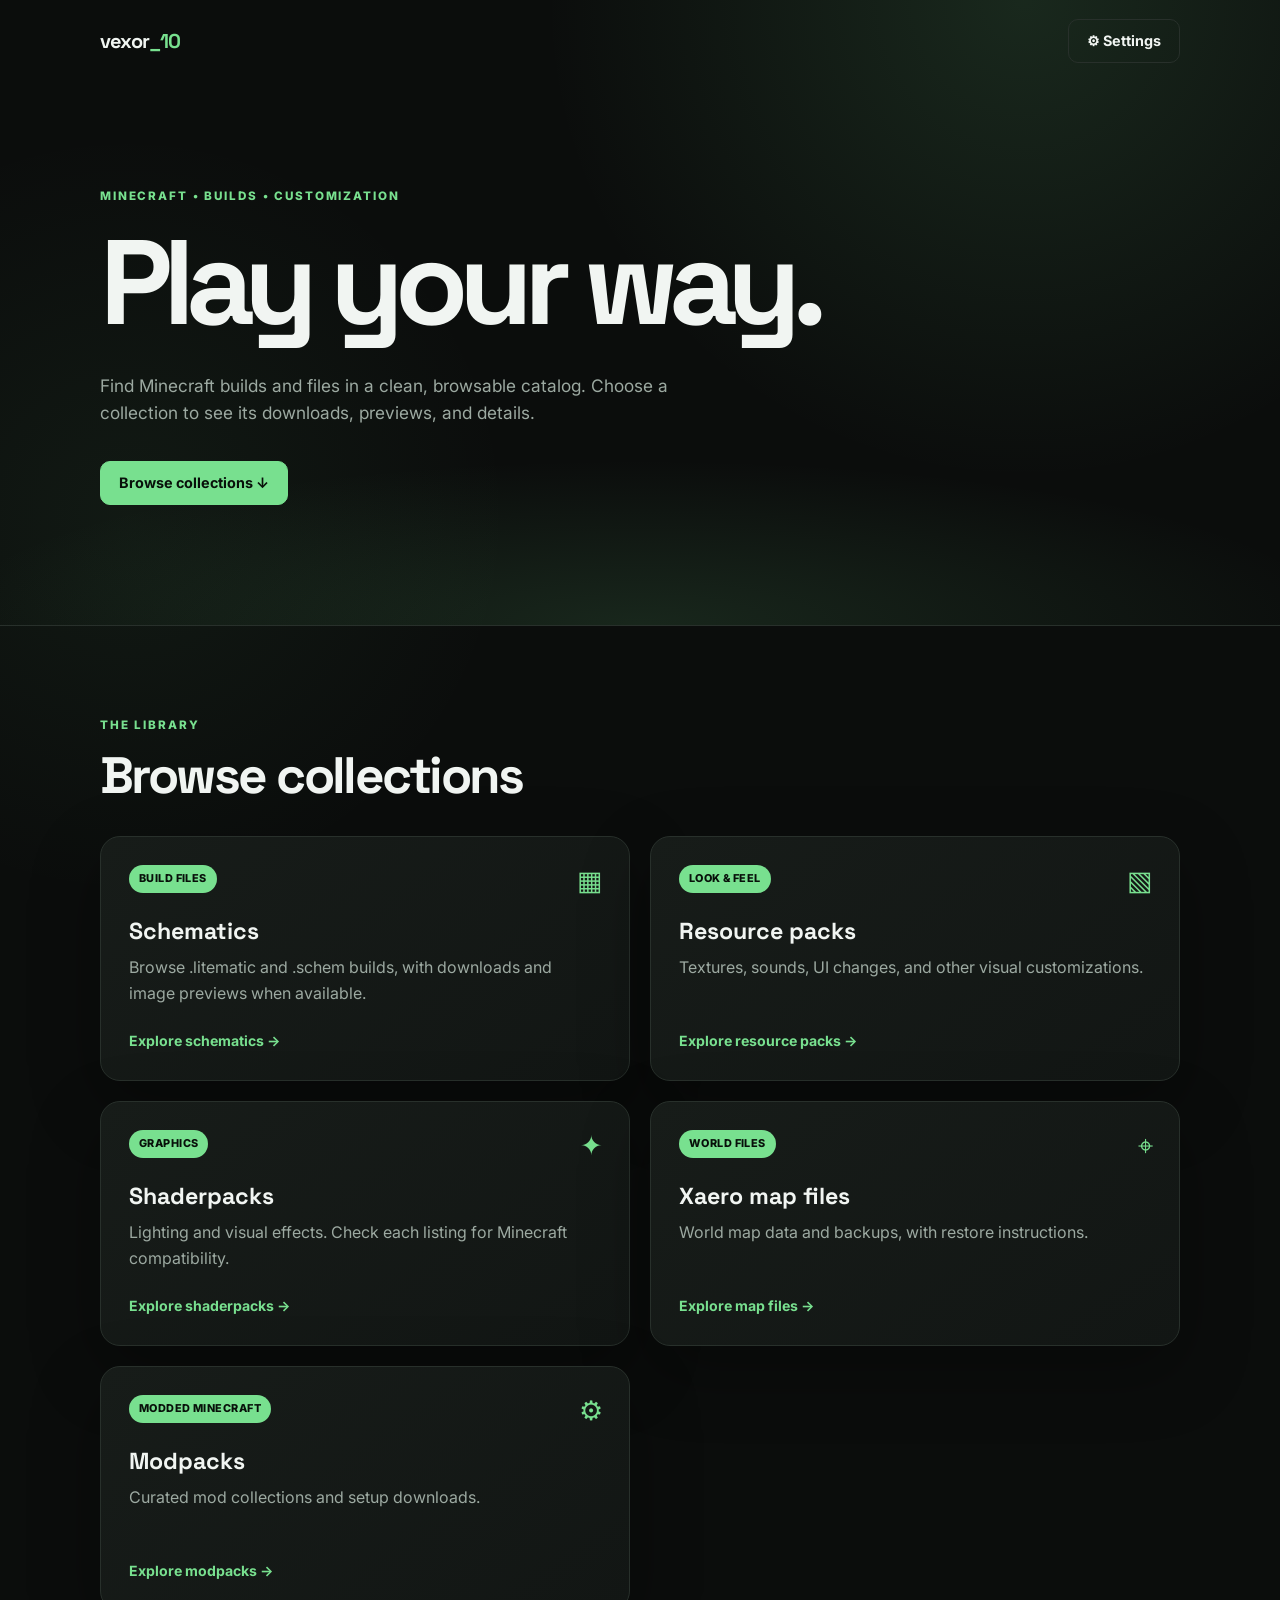
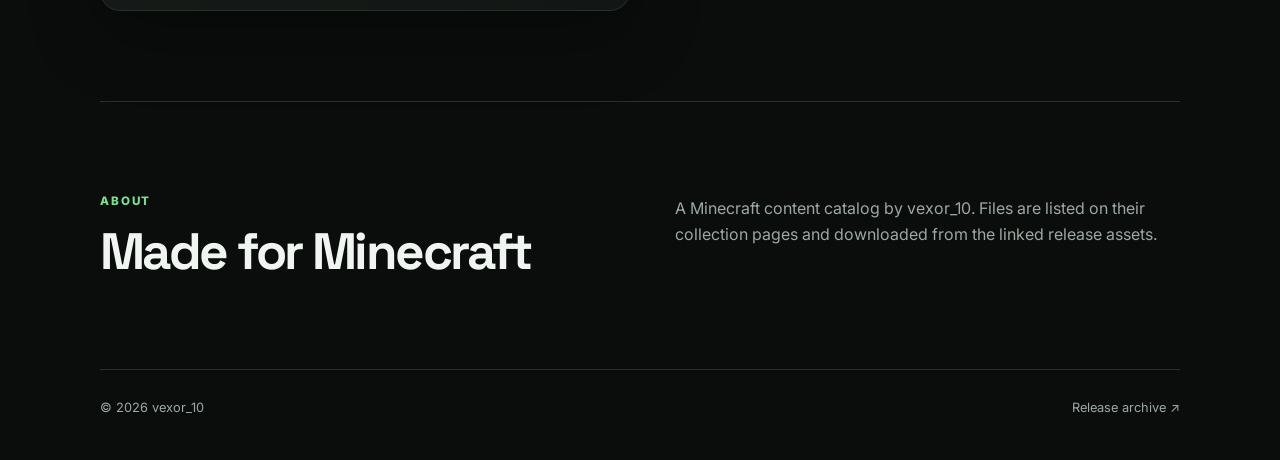
==== commit b9adaa51: "Fix Settings navigation and replace insecure browser-only admin with safe publishing instructions" ====
--- a/index.html
+++ b/index.html
@@ -14,11 +14,7 @@
   <header class="hero">
     <nav class="nav wrap" aria-label="Main navigation">
       <a class="brand" href="./">vexor<span>_10</span></a>
-      <button class="menu-button" type="button" aria-label="Open menu" aria-expanded="false" aria-controls="site-menu">☰</button>
-      <div id="site-menu" class="site-menu" hidden>
-        <a href="#collections">Collections</a><a href="#about">About</a>
-        <a href="https://github.com/Shoaib-Ur-Rahman/Minecraft-Webpages" target="_blank" rel="noopener noreferrer">Source ↗</a>
-      </div>
+      <a class="button secondary" href="admin.html">⚙ Settings</a>
     </nav>
     <div class="hero-content wrap">
       <p class="eyebrow">MINECRAFT • BUILDS • CUSTOMIZATION</p>
@@ -31,23 +27,18 @@
     <section id="collections" class="section">
       <div class="section-heading"><div><p class="eyebrow">THE LIBRARY</p><h2>Browse collections</h2></div></div>
       <div class="grid collection-grid">
-        <a class="card collection-card" href="schematics.html"><span class="tag">BUILD FILES</span><span class="collection-icon">▦</span><h3>Schematics</h3><p>Browse .litematic and .schem builds, with direct downloads and image previews when available.</p><span class="collection-link">Explore schematics →</span></a>
-        <a class="card collection-card" href="resource-packs.html"><span class="tag">LOOK & FEEL</span><span class="collection-icon">▧</span><h3>Resource packs</h3><p>Textures, sounds, UI changes and other visual customizations.</p><span class="collection-link">Explore resource packs →</span></a>
+        <a class="card collection-card" href="schematics.html"><span class="tag">BUILD FILES</span><span class="collection-icon">▦</span><h3>Schematics</h3><p>Browse .litematic and .schem builds, with downloads and image previews when available.</p><span class="collection-link">Explore schematics →</span></a>
+        <a class="card collection-card" href="resource-packs.html"><span class="tag">LOOK & FEEL</span><span class="collection-icon">▧</span><h3>Resource packs</h3><p>Textures, sounds, UI changes, and other visual customizations.</p><span class="collection-link">Explore resource packs →</span></a>
         <a class="card collection-card" href="shaderpacks.html"><span class="tag">GRAPHICS</span><span class="collection-icon">✦</span><h3>Shaderpacks</h3><p>Lighting and visual effects. Check each listing for Minecraft compatibility.</p><span class="collection-link">Explore shaderpacks →</span></a>
-        <a class="card collection-card" href="xaero-maps.html"><span class="tag">WORLD FILES</span><span class="collection-icon">⌖</span><h3>Xaero map files</h3><p>World map data and backups, with notes for restoring files.</p><span class="collection-link">Explore map files →</span></a>
+        <a class="card collection-card" href="xaero-maps.html"><span class="tag">WORLD FILES</span><span class="collection-icon">⌖</span><h3>Xaero map files</h3><p>World map data and backups, with restore instructions.</p><span class="collection-link">Explore map files →</span></a>
         <a class="card collection-card" href="modpacks.html"><span class="tag">MODDED MINECRAFT</span><span class="collection-icon">⚙</span><h3>Modpacks</h3><p>Curated mod collections and setup downloads.</p><span class="collection-link">Explore modpacks →</span></a>
       </div>
     </section>
     <section id="about" class="section info-section">
       <div><p class="eyebrow">ABOUT</p><h2>Made for Minecraft</h2></div>
-      <p>This is a Minecraft content catalog by vexor_10. Each collection page lists the matching files published as public GitHub Release assets, with download buttons that keep you on this website until you choose to download.</p>
+      <p>A Minecraft content catalog by vexor_10. Files are listed on their collection pages and downloaded from the linked release assets.</p>
     </section>
   </main>
   <footer class="footer wrap"><span>© 2026 vexor_10</span><a href="https://github.com/Shoaib-Ur-Rahman/Minecraft-Webpages/releases" target="_blank" rel="noopener noreferrer">Release archive ↗</a></footer>
-  <script>
-    const button=document.querySelector('.menu-button');const menu=document.querySelector('#site-menu');
-    button.addEventListener('click',()=>{const open=button.getAttribute('aria-expanded')==='true';button.setAttribute('aria-expanded',String(!open));menu.hidden=open;});
-    menu.querySelectorAll('a').forEach(link=>link.addEventListener('click',()=>{menu.hidden=true;button.setAttribute('aria-expanded','false');}));
-  </script>
 </body>
 </html>
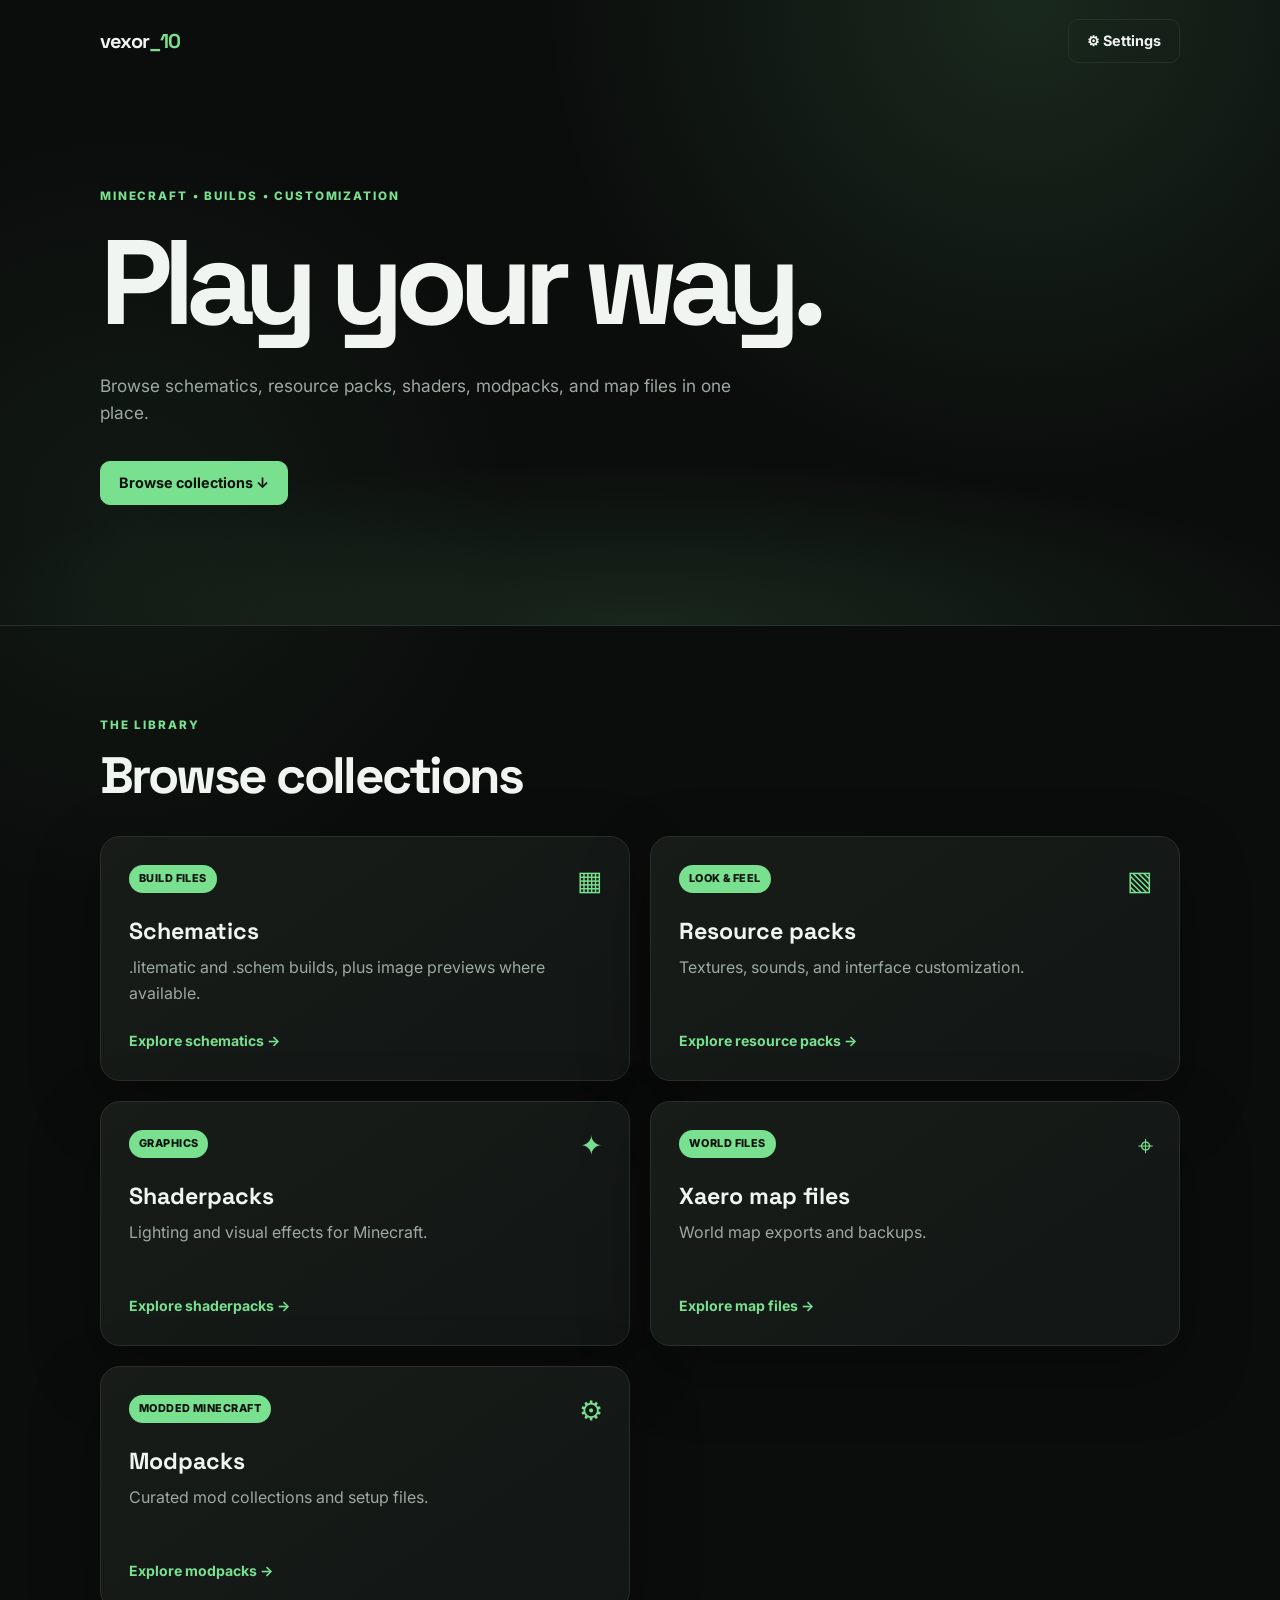
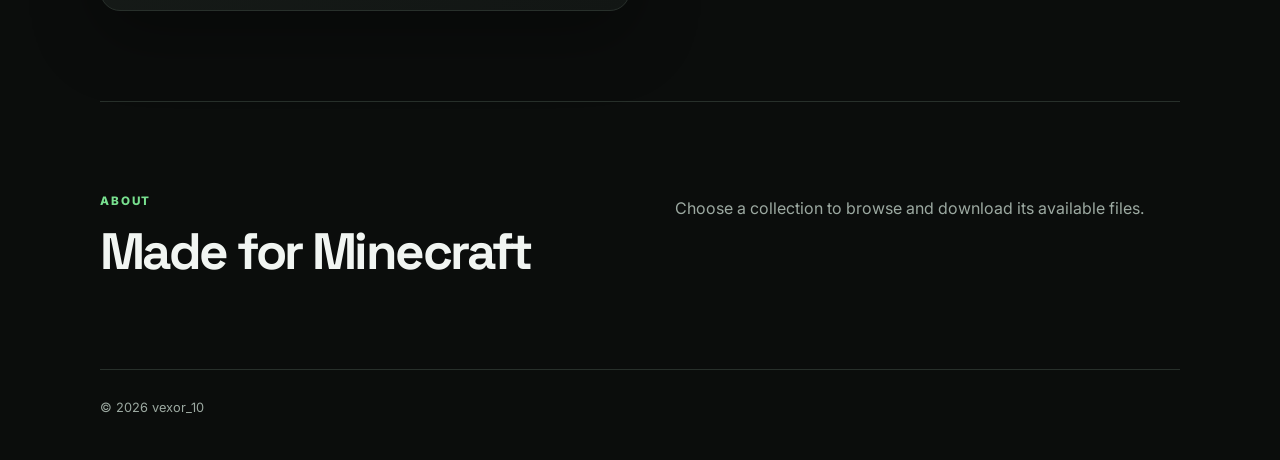
==== commit 57966ba9: "Switch catalog to category folders and remove public repository/release links" ====
--- a/index.html
+++ b/index.html
@@ -1,44 +1,28 @@
 <!doctype html>
 <html lang="en">
 <head>
-  <meta charset="utf-8">
-  <meta name="viewport" content="width=device-width, initial-scale=1">
-  <meta name="description" content="Browse Minecraft schematics, modpacks, resource packs, shaderpacks and Xaero map files by vexor_10.">
-  <meta name="author" content="vexor_10">
-  <meta name="robots" content="index, follow">
+  <meta charset="utf-8"><meta name="viewport" content="width=device-width, initial-scale=1">
+  <meta name="description" content="Browse Minecraft builds and downloads by vexor_10.">
+  <meta name="author" content="vexor_10"><meta name="robots" content="index, follow">
   <link rel="canonical" href="https://shoaib-ur-rahman.github.io/Minecraft-Webpages/">
-  <title>vexor_10 | Minecraft Downloads</title>
-  <link rel="stylesheet" href="style.css">
+  <title>vexor_10 | Minecraft Downloads</title><link rel="stylesheet" href="style.css">
 </head>
 <body>
-  <header class="hero">
-    <nav class="nav wrap" aria-label="Main navigation">
-      <a class="brand" href="./">vexor<span>_10</span></a>
-      <a class="button secondary" href="admin.html">⚙ Settings</a>
-    </nav>
-    <div class="hero-content wrap">
-      <p class="eyebrow">MINECRAFT • BUILDS • CUSTOMIZATION</p>
-      <h1>Play your way.</h1>
-      <p class="subtitle">Find Minecraft builds and files in a clean, browsable catalog. Choose a collection to see its downloads, previews, and details.</p>
-      <a class="button primary" href="#collections">Browse collections ↓</a>
-    </div>
+  <header class="hero"><nav class="nav wrap" aria-label="Main navigation"><a class="brand" href="./">vexor<span>_10</span></a><a class="button secondary" href="admin.html">⚙ Settings</a></nav>
+    <div class="hero-content wrap"><p class="eyebrow">MINECRAFT • BUILDS • CUSTOMIZATION</p><h1>Play your way.</h1><p class="subtitle">Browse schematics, resource packs, shaders, modpacks, and map files in one place.</p><a class="button primary" href="#collections">Browse collections ↓</a></div>
   </header>
   <main class="wrap">
-    <section id="collections" class="section">
-      <div class="section-heading"><div><p class="eyebrow">THE LIBRARY</p><h2>Browse collections</h2></div></div>
+    <section id="collections" class="section"><div class="section-heading"><div><p class="eyebrow">THE LIBRARY</p><h2>Browse collections</h2></div></div>
       <div class="grid collection-grid">
-        <a class="card collection-card" href="schematics.html"><span class="tag">BUILD FILES</span><span class="collection-icon">▦</span><h3>Schematics</h3><p>Browse .litematic and .schem builds, with downloads and image previews when available.</p><span class="collection-link">Explore schematics →</span></a>
-        <a class="card collection-card" href="resource-packs.html"><span class="tag">LOOK & FEEL</span><span class="collection-icon">▧</span><h3>Resource packs</h3><p>Textures, sounds, UI changes, and other visual customizations.</p><span class="collection-link">Explore resource packs →</span></a>
-        <a class="card collection-card" href="shaderpacks.html"><span class="tag">GRAPHICS</span><span class="collection-icon">✦</span><h3>Shaderpacks</h3><p>Lighting and visual effects. Check each listing for Minecraft compatibility.</p><span class="collection-link">Explore shaderpacks →</span></a>
-        <a class="card collection-card" href="xaero-maps.html"><span class="tag">WORLD FILES</span><span class="collection-icon">⌖</span><h3>Xaero map files</h3><p>World map data and backups, with restore instructions.</p><span class="collection-link">Explore map files →</span></a>
-        <a class="card collection-card" href="modpacks.html"><span class="tag">MODDED MINECRAFT</span><span class="collection-icon">⚙</span><h3>Modpacks</h3><p>Curated mod collections and setup downloads.</p><span class="collection-link">Explore modpacks →</span></a>
+        <a class="card collection-card" href="schematics.html"><span class="tag">BUILD FILES</span><span class="collection-icon">▦</span><h3>Schematics</h3><p>.litematic and .schem builds, plus image previews where available.</p><span class="collection-link">Explore schematics →</span></a>
+        <a class="card collection-card" href="resource-packs.html"><span class="tag">LOOK & FEEL</span><span class="collection-icon">▧</span><h3>Resource packs</h3><p>Textures, sounds, and interface customization.</p><span class="collection-link">Explore resource packs →</span></a>
+        <a class="card collection-card" href="shaderpacks.html"><span class="tag">GRAPHICS</span><span class="collection-icon">✦</span><h3>Shaderpacks</h3><p>Lighting and visual effects for Minecraft.</p><span class="collection-link">Explore shaderpacks →</span></a>
+        <a class="card collection-card" href="xaero-maps.html"><span class="tag">WORLD FILES</span><span class="collection-icon">⌖</span><h3>Xaero map files</h3><p>World map exports and backups.</p><span class="collection-link">Explore map files →</span></a>
+        <a class="card collection-card" href="modpacks.html"><span class="tag">MODDED MINECRAFT</span><span class="collection-icon">⚙</span><h3>Modpacks</h3><p>Curated mod collections and setup files.</p><span class="collection-link">Explore modpacks →</span></a>
       </div>
     </section>
-    <section id="about" class="section info-section">
-      <div><p class="eyebrow">ABOUT</p><h2>Made for Minecraft</h2></div>
-      <p>A Minecraft content catalog by vexor_10. Files are listed on their collection pages and downloaded from the linked release assets.</p>
-    </section>
+    <section class="section info-section"><div><p class="eyebrow">ABOUT</p><h2>Made for Minecraft</h2></div><p>Choose a collection to browse and download its available files.</p></section>
   </main>
-  <footer class="footer wrap"><span>© 2026 vexor_10</span><a href="https://github.com/Shoaib-Ur-Rahman/Minecraft-Webpages/releases" target="_blank" rel="noopener noreferrer">Release archive ↗</a></footer>
+  <footer class="footer wrap"><span>© 2026 vexor_10</span></footer>
 </body>
 </html>
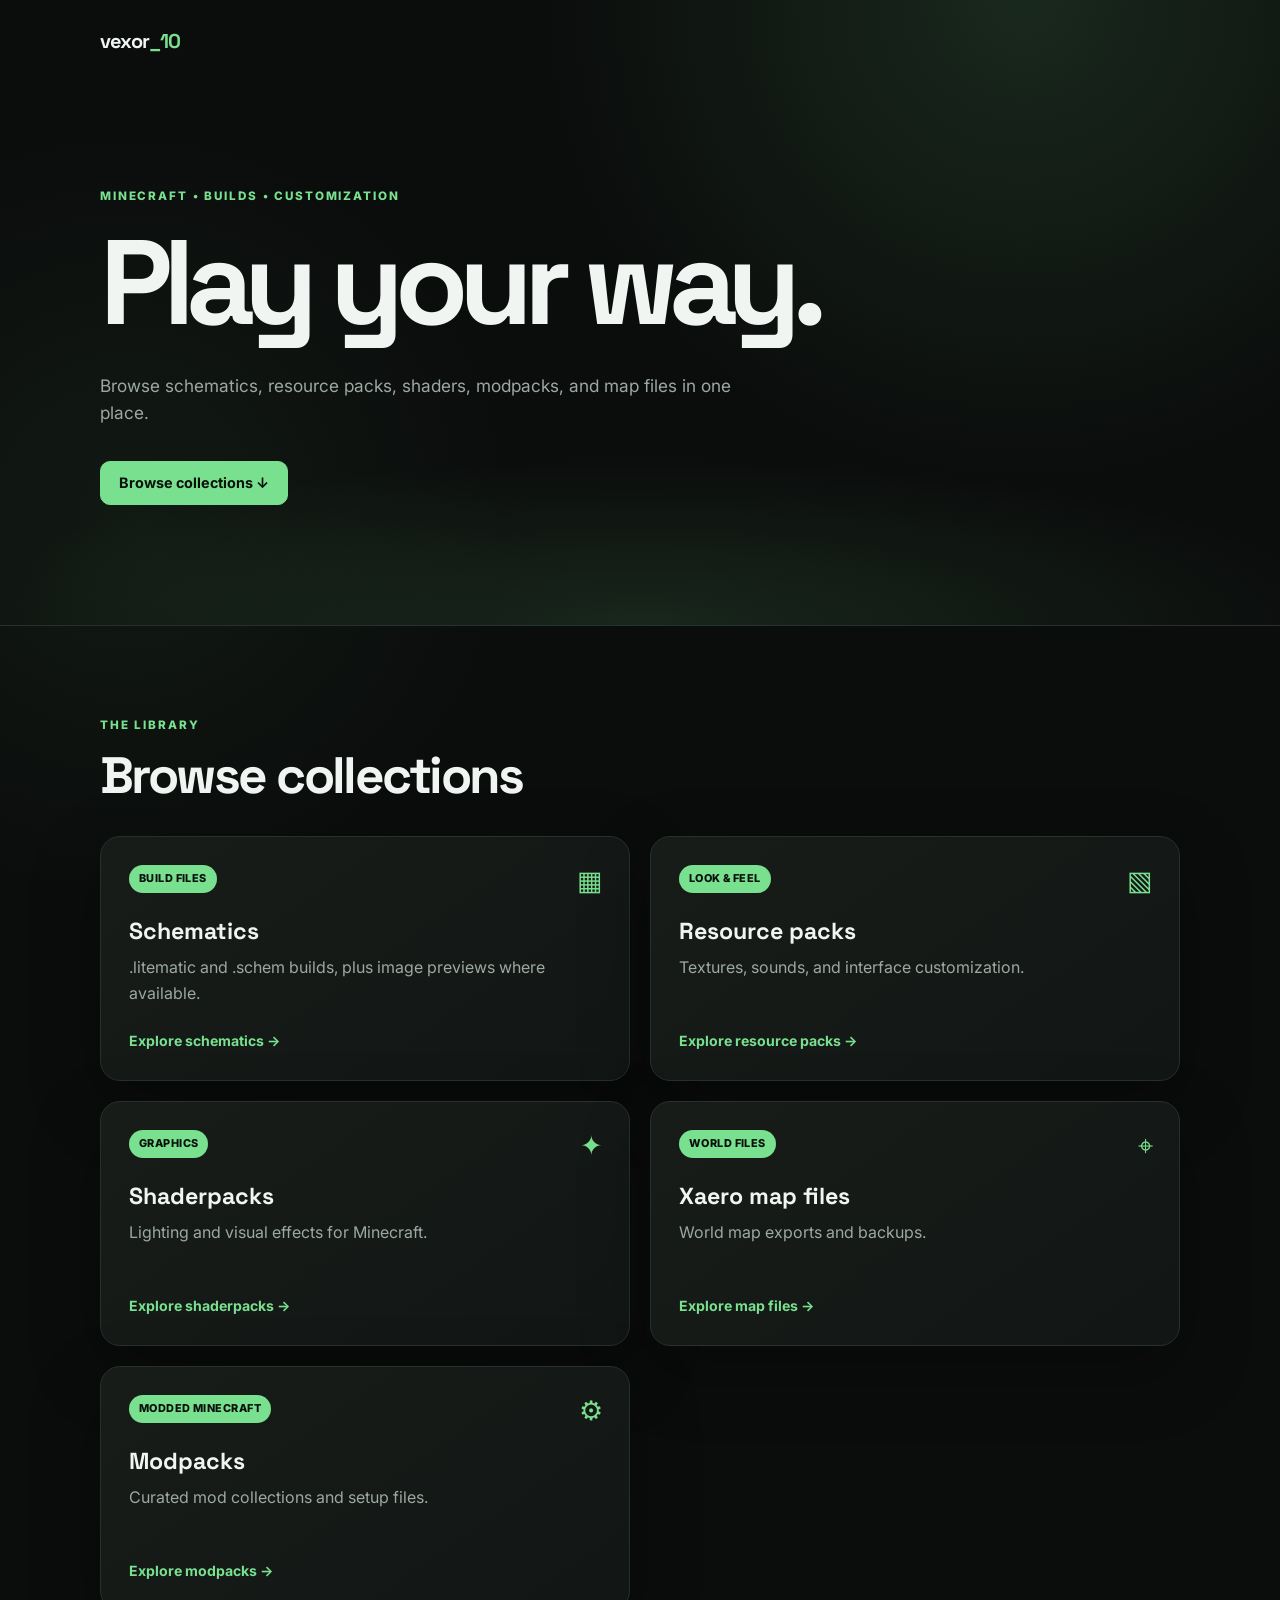
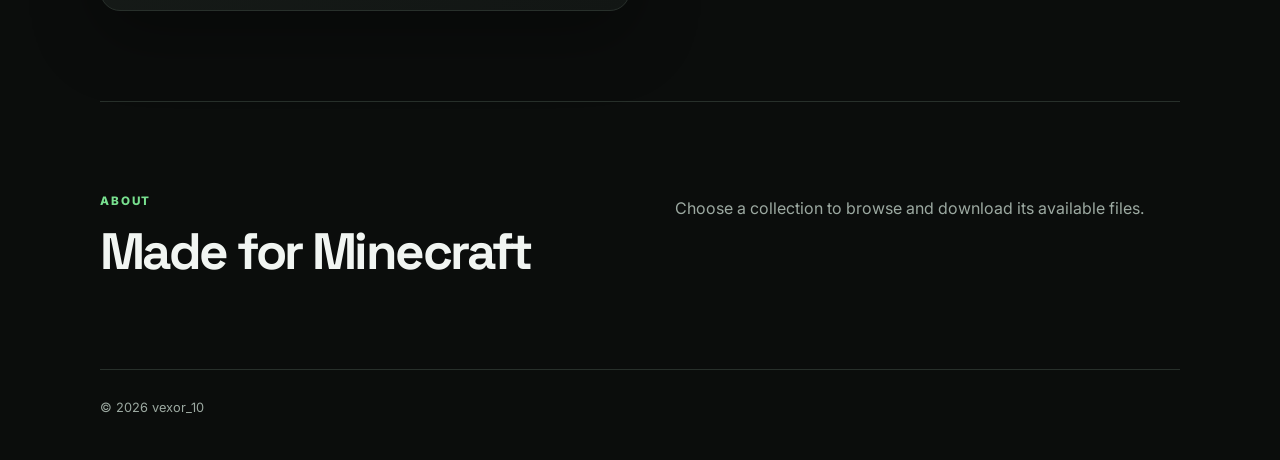
==== commit a5e7c17d: "Hide Settings from homepage and use direct category-folder upload links" ====
--- a/index.html
+++ b/index.html
@@ -8,7 +8,7 @@
   <title>vexor_10 | Minecraft Downloads</title><link rel="stylesheet" href="style.css">
 </head>
 <body>
-  <header class="hero"><nav class="nav wrap" aria-label="Main navigation"><a class="brand" href="./">vexor<span>_10</span></a><a class="button secondary" href="admin.html">⚙ Settings</a></nav>
+  <header class="hero"><nav class="nav wrap" aria-label="Main navigation"><a class="brand" href="./">vexor<span>_10</span></a></nav>
     <div class="hero-content wrap"><p class="eyebrow">MINECRAFT • BUILDS • CUSTOMIZATION</p><h1>Play your way.</h1><p class="subtitle">Browse schematics, resource packs, shaders, modpacks, and map files in one place.</p><a class="button primary" href="#collections">Browse collections ↓</a></div>
   </header>
   <main class="wrap">
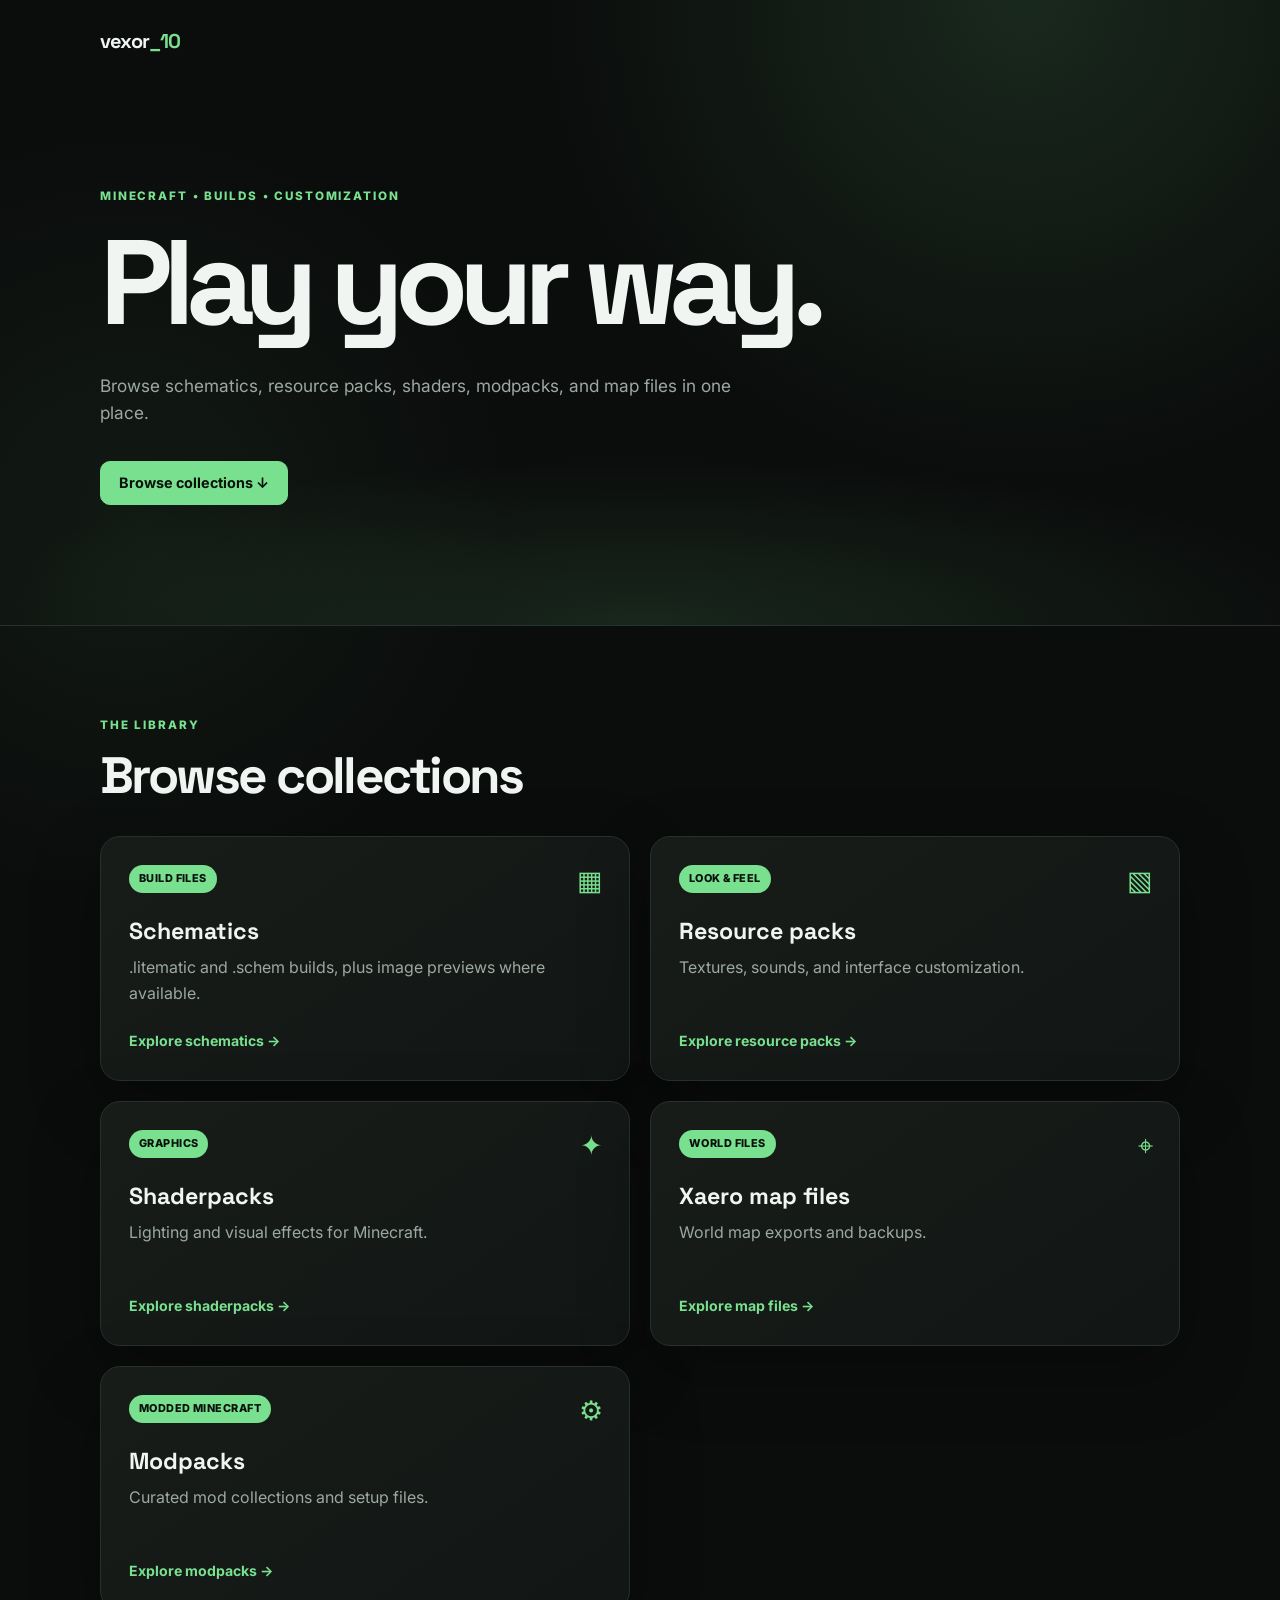
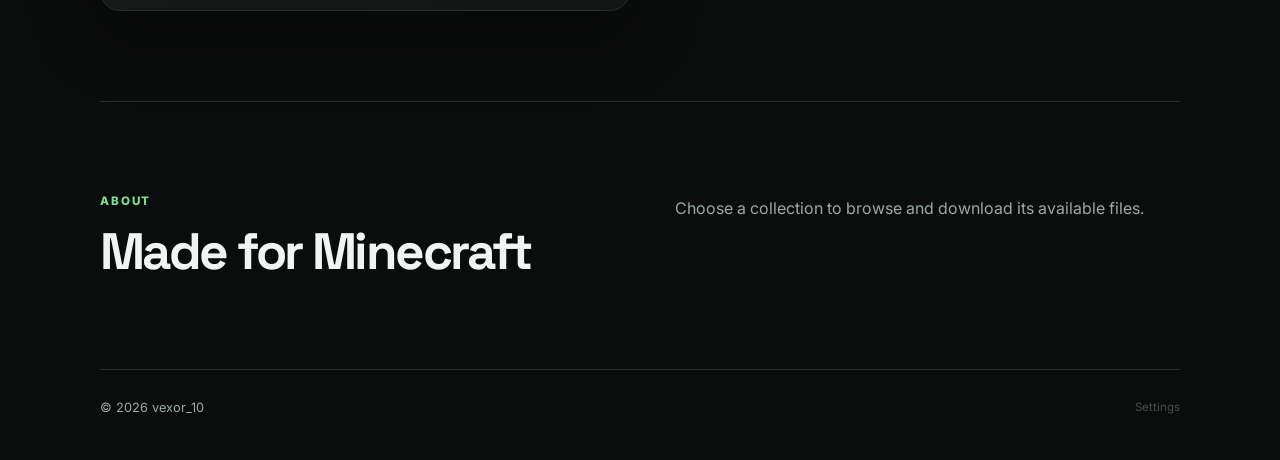
==== commit 949cb108: "Add subtle Settings link; keep public homepage free of GitHub links" ====
--- a/index.html
+++ b/index.html
@@ -6,6 +6,10 @@
   <meta name="author" content="vexor_10"><meta name="robots" content="index, follow">
   <link rel="canonical" href="https://shoaib-ur-rahman.github.io/Minecraft-Webpages/">
   <title>vexor_10 | Minecraft Downloads</title><link rel="stylesheet" href="style.css">
+  <style>
+    .footer .settings-link { color: #647169; font-size: .72rem; opacity: .65; }
+    .footer .settings-link:hover, .footer .settings-link:focus-visible { color: var(--accent); opacity: 1; }
+  </style>
 </head>
 <body>
   <header class="hero"><nav class="nav wrap" aria-label="Main navigation"><a class="brand" href="./">vexor<span>_10</span></a></nav>
@@ -23,6 +27,6 @@
     </section>
     <section class="section info-section"><div><p class="eyebrow">ABOUT</p><h2>Made for Minecraft</h2></div><p>Choose a collection to browse and download its available files.</p></section>
   </main>
-  <footer class="footer wrap"><span>© 2026 vexor_10</span></footer>
+  <footer class="footer wrap"><span>© 2026 vexor_10</span><a class="settings-link" href="admin.html" aria-label="Settings">Settings</a></footer>
 </body>
 </html>
